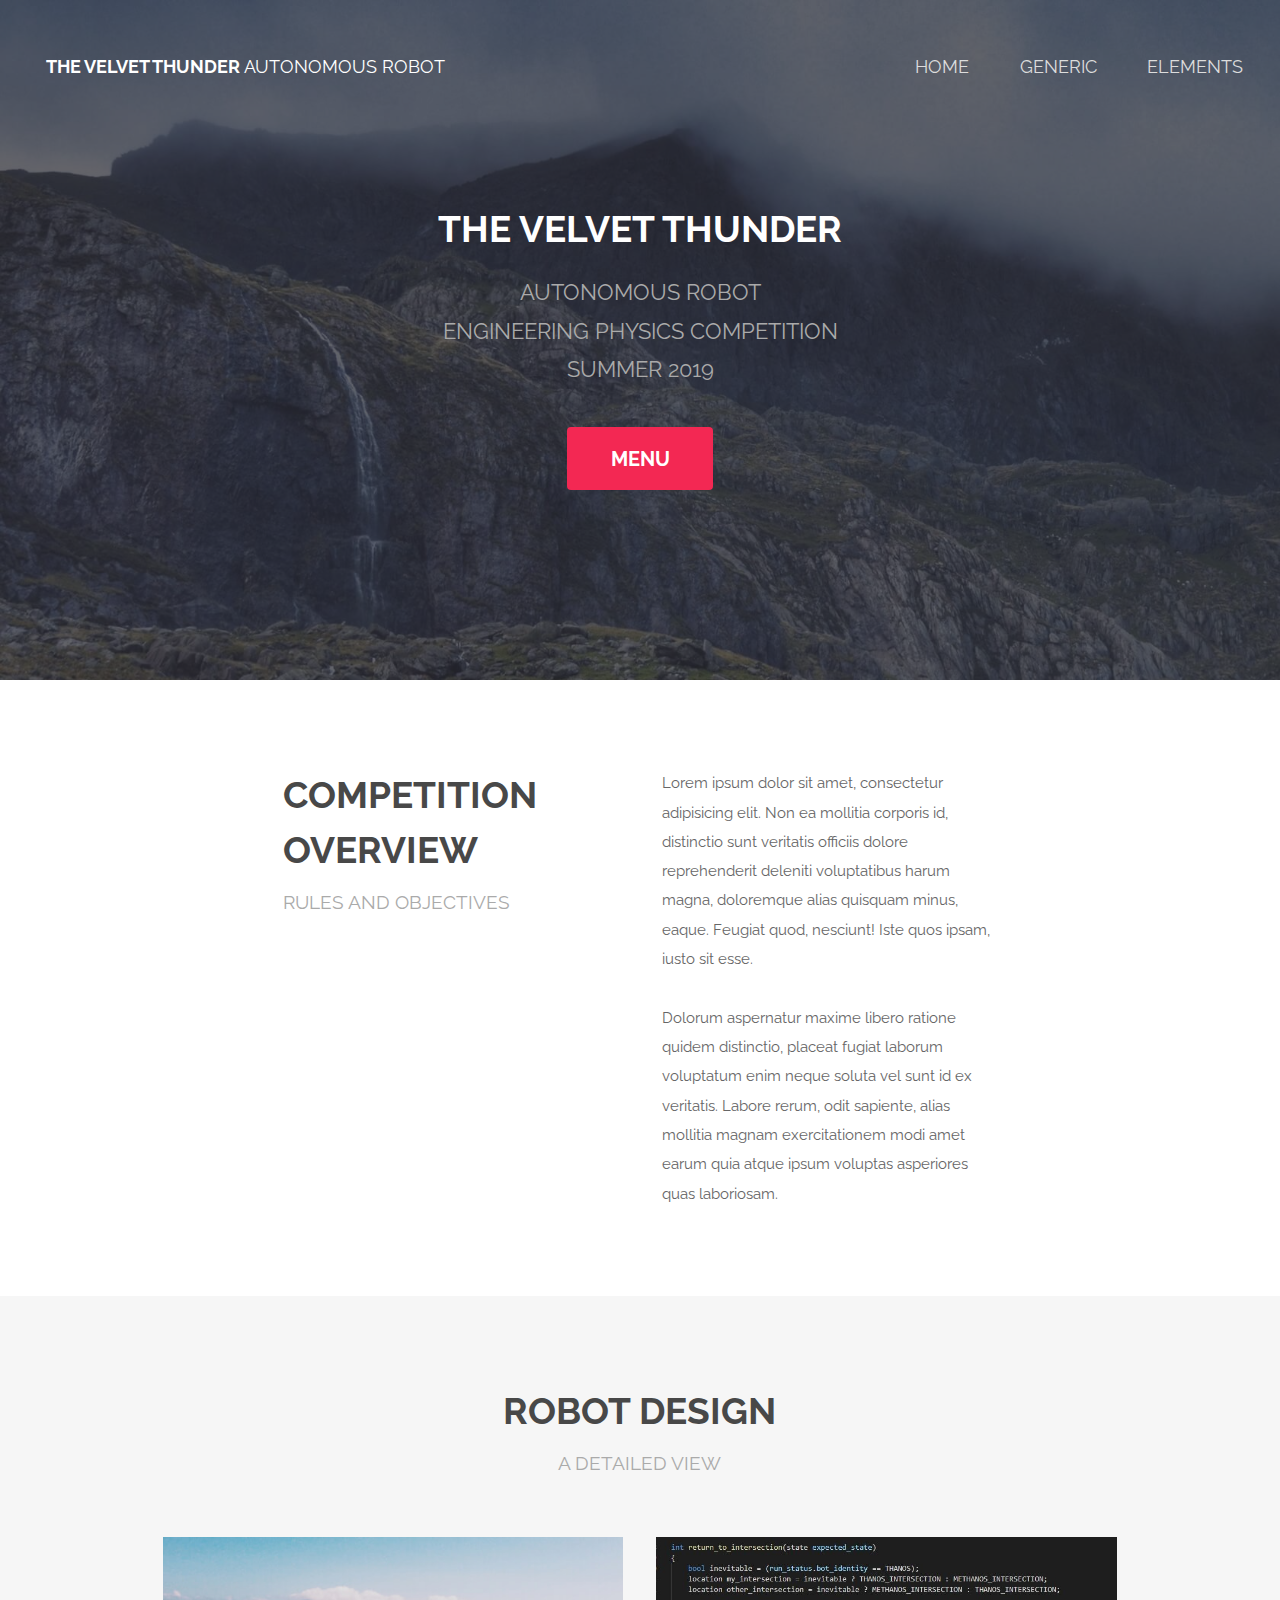
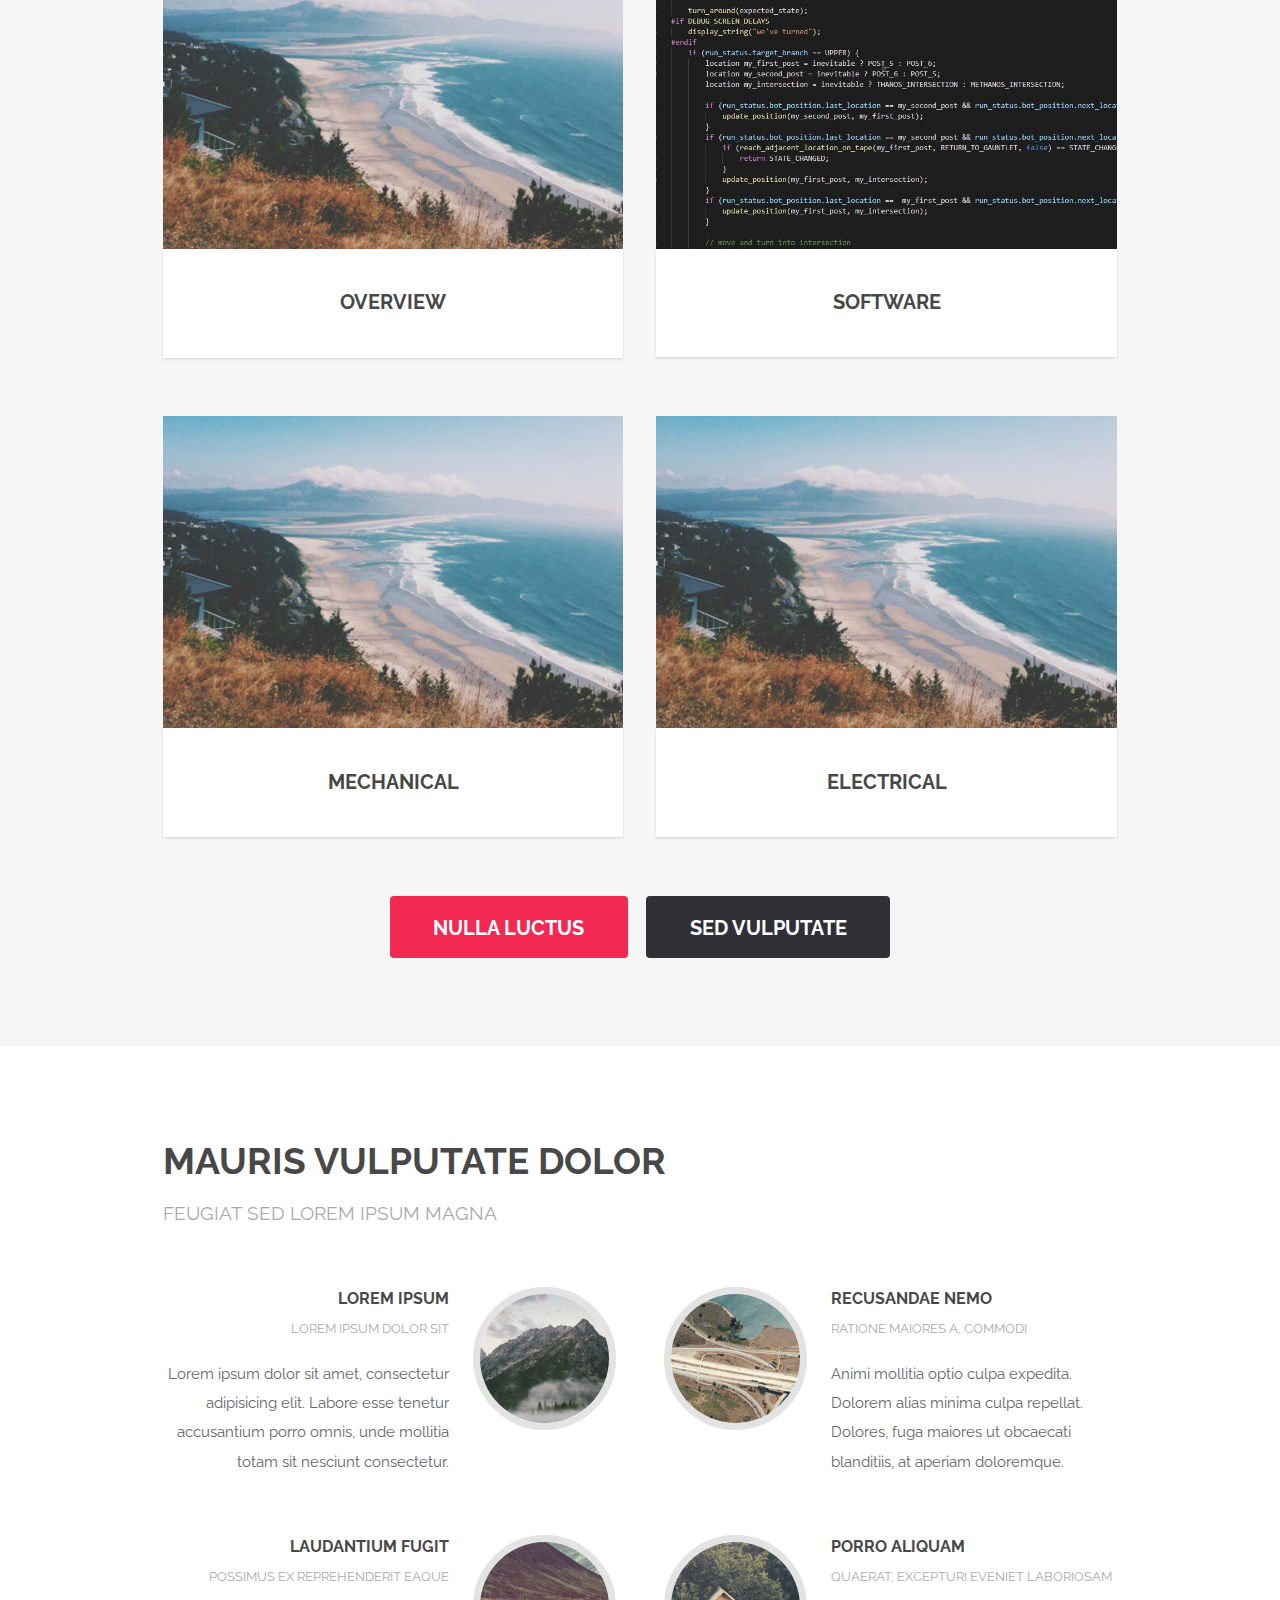
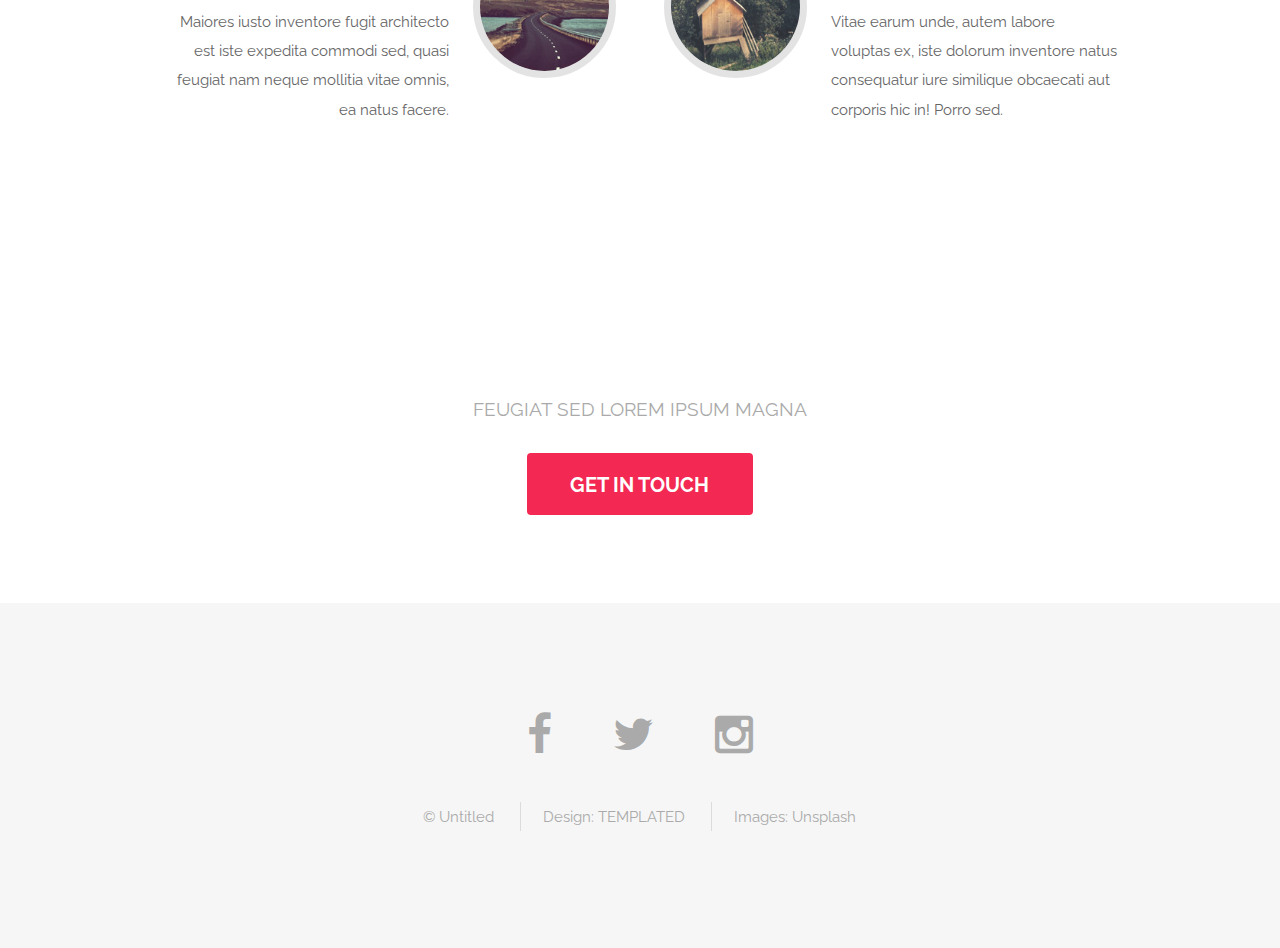
==== index.html @ c6bbe523 "removed outer template folder" ====
<!DOCTYPE HTML>
<!--
	Spatial by TEMPLATED
	templated.co @templatedco
	Released for free under the Creative Commons Attribution 3.0 license (templated.co/license)
-->
<html>
	<head>
		<title>The Velvet Thunder - Autonomous Robot</title>
		<meta charset="utf-8" />
		<meta name="viewport" content="width=device-width, initial-scale=1" />
		<link rel="stylesheet" href="assets/css/main.css" />
	</head>
	<body class="landing">

		<!-- Header -->
			<header id="header" class="alt">
				<h1><strong><a href="index.html">The Velvet Thunder</a></strong> autonomous robot</h1>
				<nav id="nav">
					<ul>
						<li><a href="index.html">Home</a></li>
						<li><a href="generic.html">Generic</a></li>
						<li><a href="elements.html">Elements</a></li>
					</ul>
				</nav>
			</header>

			<a href="#menu" class="navPanelToggle"><span class="fa fa-bars"></span></a>

		<!-- Banner -->
			<section id="banner">
				<h2>The Velvet Thunder</h2>
				<p>Autonomous Robot <br /> Engineering Physics Competition <br /> Summer 2019</p>
				<ul class="actions">
					<li><a href="#" class="button special big"> Menu </a></li>
				</ul>
			</section>

			<!-- One -->
				<section id="one" class="wrapper style1">
					<div class="container 75%">
						<div class="row 200%">
							<div class="6u 12u$(medium)">
								<header class="major">
									<h2>Competition Overview</h2>
									<p>Rules and Objectives</p>
								</header>
							</div>
							<div class="6u$ 12u$(medium)">
								<p>Lorem ipsum dolor sit amet, consectetur adipisicing elit. Non ea mollitia corporis id, distinctio sunt veritatis officiis dolore reprehenderit deleniti voluptatibus harum magna, doloremque alias quisquam minus, eaque. Feugiat quod, nesciunt! Iste quos ipsam, iusto sit esse.</p>
								<p>Dolorum aspernatur maxime libero ratione quidem distinctio, placeat fugiat laborum voluptatum enim neque soluta vel sunt id ex veritatis. Labore rerum, odit sapiente, alias mollitia magnam exercitationem modi amet earum quia atque ipsum voluptas asperiores quas laboriosam.</p>
							</div>
						</div>
					</div>
				</section>

			<!-- Three -->
				<section id="three" class="wrapper style2 special">
					<div class="container">
						<header class="major">
							<h2>Robot Design</h2>
							<p>A Detailed View</p>
						</header>
						<div class="row 150%">
							<div class="6u 12u$(xsmall)">
								<div class="image fit captioned">
									<img src="images/pic02.jpg" alt="" />
									<h3> Overview </h3>
								</div>
							</div>
							<div class="6u 12u$(xsmall)">
								<div class="image fit captioned">
									<img src="images/software_visual_updated_aspect_ratio.jpg" alt="" />
									<h3> Software </h3>
								</div>
							</div>
						</div>
						<div class="row 150%">
							<div class="6u 12u$(xsmall)">
								<div class="image fit captioned">
									<img src="images/pic02.jpg" alt="" />
									<h3> Mechanical </h3>
								</div>
							</div>
							<div class="6u 12u$(xsmall)">
								<div class="image fit captioned">
									<img src="images/pic02.jpg" alt="" />
									<h3> Electrical </h3>
								</div>
							</div>
						</div>
						<ul class="actions">
							<li><a href="#" class="button special big">Nulla luctus</a></li>
							<li><a href="#" class="button big">Sed vulputate</a></li>
						</ul>
					</div>
				</section>

			<!-- Three -->
				<section id="three" class="wrapper style1">
					<div class="container">
						<header class="major special">
							<h2>Mauris vulputate dolor</h2>
							<p>Feugiat sed lorem ipsum magna</p>
						</header>
						<div class="feature-grid">
							<div class="feature">
								<div class="image rounded"><img src="images/pic04.jpg" alt="" /></div>
								<div class="content">
									<header>
										<h4>Lorem ipsum</h4>
										<p>Lorem ipsum dolor sit</p>
									</header>
									<p>Lorem ipsum dolor sit amet, consectetur adipisicing elit. Labore esse tenetur accusantium porro omnis, unde mollitia totam sit nesciunt consectetur.</p>
								</div>
							</div>
							<div class="feature">
								<div class="image rounded"><img src="images/pic05.jpg" alt="" /></div>
								<div class="content">
									<header>
										<h4>Recusandae nemo</h4>
										<p>Ratione maiores a, commodi</p>
									</header>
									<p>Animi mollitia optio culpa expedita. Dolorem alias minima culpa repellat. Dolores, fuga maiores ut obcaecati blanditiis, at aperiam doloremque.</p>
								</div>
							</div>
							<div class="feature">
								<div class="image rounded"><img src="images/pic06.jpg" alt="" /></div>
								<div class="content">
									<header>
										<h4>Laudantium fugit</h4>
										<p>Possimus ex reprehenderit eaque</p>
									</header>
									<p>Maiores iusto inventore fugit architecto est iste expedita commodi sed, quasi feugiat nam neque mollitia vitae omnis, ea natus facere.</p>
								</div>
							</div>
							<div class="feature">
								<div class="image rounded"><img src="images/pic07.jpg" alt="" /></div>
								<div class="content">
									<header>
										<h4>Porro aliquam</h4>
										<p>Quaerat, excepturi eveniet laboriosam</p>
									</header>
									<p>Vitae earum unde, autem labore voluptas ex, iste dolorum inventore natus consequatur iure similique obcaecati aut corporis hic in! Porro sed.</p>
								</div>
							</div>
						</div>
					</div>
				</section>

			<!-- Four -->
				<section id="four" class="wrapper style3 special">
					<div class="container">
						<header class="major">
							<h2>Aenean elementum ligula</h2>
							<p>Feugiat sed lorem ipsum magna</p>
						</header>
						<ul class="actions">
							<li><a href="#" class="button special big">Get in touch</a></li>
						</ul>
					</div>
				</section>

		<!-- Footer -->
			<footer id="footer">
				<div class="container">
					<ul class="icons">
						<li><a href="#" class="icon fa-facebook"></a></li>
						<li><a href="#" class="icon fa-twitter"></a></li>
						<li><a href="#" class="icon fa-instagram"></a></li>
					</ul>
					<ul class="copyright">
						<li>&copy; Untitled</li>
						<li>Design: <a href="http://templated.co">TEMPLATED</a></li>
						<li>Images: <a href="http://unsplash.com">Unsplash</a></li>
					</ul>
				</div>
			</footer>

		<!-- Scripts -->
			<script src="assets/js/jquery.min.js"></script>
			<script src="assets/js/skel.min.js"></script>
			<script src="assets/js/util.js"></script>
			<script src="assets/js/main.js"></script>

	</body>
</html>
---- assets/css/main.css ----
@import url(font-awesome.min.css);
@import url(https://fonts.googleapis.com/css?family=Raleway:400,700);

/*
	Spatial by TEMPLATED
	templated.co @templatedco
	Released for free under the Creative Commons Attribution 3.0 license (templated.co/license)
*/

/* Reset */

	html, body, div, span, applet, object, iframe, h1, h2, h3, h4, h5, h6, p, blockquote, pre, a, abbr, acronym, address, big, cite, code, del, dfn, em, img, ins, kbd, q, s, samp, small, strike, strong, sub, sup, tt, var, b, u, i, center, dl, dt, dd, ol, ul, li, fieldset, form, label, legend, table, caption, tbody, tfoot, thead, tr, th, td, article, aside, canvas, details, embed, figure, figcaption, footer, header, hgroup, menu, nav, output, ruby, section, summary, time, mark, audio, video {
		margin: 0;
		padding: 0;
		border: 0;
		font-size: 100%;
		font: inherit;
		vertical-align: baseline;
	}

	article, aside, details, figcaption, figure, footer, header, hgroup, menu, nav, section {
		display: block;
	}

	body {
		line-height: 1;
	}

	ol, ul {
		list-style: none;
	}

	blockquote, q {
		quotes: none;
	}

	blockquote:before, blockquote:after, q:before, q:after {
		content: '';
		content: none;
	}

	table {
		border-collapse: collapse;
		border-spacing: 0;
	}

	body {
		-webkit-text-size-adjust: none;
	}

/* Box Model */

	*, *:before, *:after {
		-moz-box-sizing: border-box;
		-webkit-box-sizing: border-box;
		box-sizing: border-box;
	}

/* Containers */

	.container {
		margin-left: auto;
		margin-right: auto;
	}

	.container.\31 25\25 {
		width: 100%;
		max-width: 100em;
		min-width: 80em;
	}

	.container.\37 5\25 {
		width: 60em;
	}

	.container.\35 0\25 {
		width: 40em;
	}

	.container.\32 5\25 {
		width: 20em;
	}

	.container {
		width: 80em;
	}

	@media screen and (max-width: 1680px) {

		.container.\31 25\25 {
			width: 100%;
			max-width: 100em;
			min-width: 80em;
		}

		.container.\37 5\25 {
			width: 60em;
		}

		.container.\35 0\25 {
			width: 40em;
		}

		.container.\32 5\25 {
			width: 20em;
		}

		.container {
			width: 80em;
		}

	}

	@media screen and (max-width: 1280px) {

		.container.\31 25\25 {
			width: 100%;
			max-width: 81.25em;
			min-width: 65em;
		}

		.container.\37 5\25 {
			width: 48.75em;
		}

		.container.\35 0\25 {
			width: 32.5em;
		}

		.container.\32 5\25 {
			width: 16.25em;
		}

		.container {
			width: 65em;
		}

	}

	@media screen and (max-width: 980px) {

		.container.\31 25\25 {
			width: 100%;
			max-width: 112.5%;
			min-width: 90%;
		}

		.container.\37 5\25 {
			width: 67.5%;
		}

		.container.\35 0\25 {
			width: 45%;
		}

		.container.\32 5\25 {
			width: 22.5%;
		}

		.container {
			width: 90%;
		}

	}

	@media screen and (max-width: 736px) {

		.container.\31 25\25 {
			width: 100%;
			max-width: 112.5%;
			min-width: 90%;
		}

		.container.\37 5\25 {
			width: 67.5%;
		}

		.container.\35 0\25 {
			width: 45%;
		}

		.container.\32 5\25 {
			width: 22.5%;
		}

		.container {
			width: 90% !important;
		}

	}

	@media screen and (max-width: 480px) {

		.container.\31 25\25 {
			width: 100%;
			max-width: 112.5%;
			min-width: 90%;
		}

		.container.\37 5\25 {
			width: 67.5%;
		}

		.container.\35 0\25 {
			width: 45%;
		}

		.container.\32 5\25 {
			width: 22.5%;
		}

		.container {
			width: 90% !important;
		}

	}

/* Grid */

	.row {
		border-bottom: solid 1px transparent;
		-moz-box-sizing: border-box;
		-webkit-box-sizing: border-box;
		box-sizing: border-box;
	}

	.row > * {
		float: left;
		-moz-box-sizing: border-box;
		-webkit-box-sizing: border-box;
		box-sizing: border-box;
	}

	.row:after, .row:before {
		content: '';
		display: block;
		clear: both;
		height: 0;
	}

	.row.uniform > * > :first-child {
		margin-top: 0;
	}

	.row.uniform > * > :last-child {
		margin-bottom: 0;
	}

	.row.\30 \25 > * {
		padding: 0 0 0 0em;
	}

	.row.\30 \25 {
		margin: 0 0 -1px 0em;
	}

	.row.uniform.\30 \25 > * {
		padding: 0em 0 0 0em;
	}

	.row.uniform.\30 \25 {
		margin: 0em 0 -1px 0em;
	}

	.row > * {
		padding: 0 0 0 2em;
	}

	.row {
		margin: 0 0 -1px -2em;
	}

	.row.uniform > * {
		padding: 2em 0 0 2em;
	}

	.row.uniform {
		margin: -2em 0 -1px -2em;
	}

	.row.\32 00\25 > * {
		padding: 0 0 0 4em;
	}

	.row.\32 00\25 {
		margin: 0 0 -1px -4em;
	}

	.row.uniform.\32 00\25 > * {
		padding: 4em 0 0 4em;
	}

	.row.uniform.\32 00\25 {
		margin: -4em 0 -1px -4em;
	}

	.row.\31 50\25 > * {
		padding: 0 0 0 3em;
	}

	.row.\31 50\25 {
		margin: 0 0 -1px -3em;
	}

	.row.uniform.\31 50\25 > * {
		padding: 3em 0 0 3em;
	}

	.row.uniform.\31 50\25 {
		margin: -3em 0 -1px -3em;
	}

	.row.\35 0\25 > * {
		padding: 0 0 0 1em;
	}

	.row.\35 0\25 {
		margin: 0 0 -1px -1em;
	}

	.row.uniform.\35 0\25 > * {
		padding: 1em 0 0 1em;
	}

	.row.uniform.\35 0\25 {
		margin: -1em 0 -1px -1em;
	}

	.row.\32 5\25 > * {
		padding: 0 0 0 0.5em;
	}

	.row.\32 5\25 {
		margin: 0 0 -1px -0.5em;
	}

	.row.uniform.\32 5\25 > * {
		padding: 0.5em 0 0 0.5em;
	}

	.row.uniform.\32 5\25 {
		margin: -0.5em 0 -1px -0.5em;
	}

	.\31 2u, .\31 2u\24 {
		width: 100%;
		clear: none;
		margin-left: 0;
	}

	.\31 1u, .\31 1u\24 {
		width: 91.6666666667%;
		clear: none;
		margin-left: 0;
	}

	.\31 0u, .\31 0u\24 {
		width: 83.3333333333%;
		clear: none;
		margin-left: 0;
	}

	.\39 u, .\39 u\24 {
		width: 75%;
		clear: none;
		margin-left: 0;
	}

	.\38 u, .\38 u\24 {
		width: 66.6666666667%;
		clear: none;
		margin-left: 0;
	}

	.\37 u, .\37 u\24 {
		width: 58.3333333333%;
		clear: none;
		margin-left: 0;
	}

	.\36 u, .\36 u\24 {
		width: 50%;
		clear: none;
		margin-left: 0;
	}

	.\35 u, .\35 u\24 {
		width: 41.6666666667%;
		clear: none;
		margin-left: 0;
	}

	.\34 u, .\34 u\24 {
		width: 33.3333333333%;
		clear: none;
		margin-left: 0;
	}

	.\33 u, .\33 u\24 {
		width: 25%;
		clear: none;
		margin-left: 0;
	}

	.\32 u, .\32 u\24 {
		width: 16.6666666667%;
		clear: none;
		margin-left: 0;
	}

	.\31 u, .\31 u\24 {
		width: 8.3333333333%;
		clear: none;
		margin-left: 0;
	}

	.\31 2u\24 + *,
	.\31 1u\24 + *,
	.\31 0u\24 + *,
	.\39 u\24 + *,
	.\38 u\24 + *,
	.\37 u\24 + *,
	.\36 u\24 + *,
	.\35 u\24 + *,
	.\34 u\24 + *,
	.\33 u\24 + *,
	.\32 u\24 + *,
	.\31 u\24 + * {
		clear: left;
	}

	.\-11u {
		margin-left: 91.66667%;
	}

	.\-10u {
		margin-left: 83.33333%;
	}

	.\-9u {
		margin-left: 75%;
	}

	.\-8u {
		margin-left: 66.66667%;
	}

	.\-7u {
		margin-left: 58.33333%;
	}

	.\-6u {
		margin-left: 50%;
	}

	.\-5u {
		margin-left: 41.66667%;
	}

	.\-4u {
		margin-left: 33.33333%;
	}

	.\-3u {
		margin-left: 25%;
	}

	.\-2u {
		margin-left: 16.66667%;
	}

	.\-1u {
		margin-left: 8.33333%;
	}

	@media screen and (max-width: 1680px) {

		.row > * {
			padding: 0 0 0 2em;
		}

		.row {
			margin: 0 0 -1px -2em;
		}

		.row.uniform > * {
			padding: 2em 0 0 2em;
		}

		.row.uniform {
			margin: -2em 0 -1px -2em;
		}

		.row.\32 00\25 > * {
			padding: 0 0 0 4em;
		}

		.row.\32 00\25 {
			margin: 0 0 -1px -4em;
		}

		.row.uniform.\32 00\25 > * {
			padding: 4em 0 0 4em;
		}

		.row.uniform.\32 00\25 {
			margin: -4em 0 -1px -4em;
		}

		.row.\31 50\25 > * {
			padding: 0 0 0 3em;
		}

		.row.\31 50\25 {
			margin: 0 0 -1px -3em;
		}

		.row.uniform.\31 50\25 > * {
			padding: 3em 0 0 3em;
		}

		.row.uniform.\31 50\25 {
			margin: -3em 0 -1px -3em;
		}

		.row.\35 0\25 > * {
			padding: 0 0 0 1em;
		}

		.row.\35 0\25 {
			margin: 0 0 -1px -1em;
		}

		.row.uniform.\35 0\25 > * {
			padding: 1em 0 0 1em;
		}

		.row.uniform.\35 0\25 {
			margin: -1em 0 -1px -1em;
		}

		.row.\32 5\25 > * {
			padding: 0 0 0 0.5em;
		}

		.row.\32 5\25 {
			margin: 0 0 -1px -0.5em;
		}

		.row.uniform.\32 5\25 > * {
			padding: 0.5em 0 0 0.5em;
		}

		.row.uniform.\32 5\25 {
			margin: -0.5em 0 -1px -0.5em;
		}

		.\31 2u\28xlarge\29, .\31 2u\24\28xlarge\29 {
			width: 100%;
			clear: none;
			margin-left: 0;
		}

		.\31 1u\28xlarge\29, .\31 1u\24\28xlarge\29 {
			width: 91.6666666667%;
			clear: none;
			margin-left: 0;
		}

		.\31 0u\28xlarge\29, .\31 0u\24\28xlarge\29 {
			width: 83.3333333333%;
			clear: none;
			margin-left: 0;
		}

		.\39 u\28xlarge\29, .\39 u\24\28xlarge\29 {
			width: 75%;
			clear: none;
			margin-left: 0;
		}

		.\38 u\28xlarge\29, .\38 u\24\28xlarge\29 {
			width: 66.6666666667%;
			clear: none;
			margin-left: 0;
		}

		.\37 u\28xlarge\29, .\37 u\24\28xlarge\29 {
			width: 58.3333333333%;
			clear: none;
			margin-left: 0;
		}

		.\36 u\28xlarge\29, .\36 u\24\28xlarge\29 {
			width: 50%;
			clear: none;
			margin-left: 0;
		}

		.\35 u\28xlarge\29, .\35 u\24\28xlarge\29 {
			width: 41.6666666667%;
			clear: none;
			margin-left: 0;
		}

		.\34 u\28xlarge\29, .\34 u\24\28xlarge\29 {
			width: 33.3333333333%;
			clear: none;
			margin-left: 0;
		}

		.\33 u\28xlarge\29, .\33 u\24\28xlarge\29 {
			width: 25%;
			clear: none;
			margin-left: 0;
		}

		.\32 u\28xlarge\29, .\32 u\24\28xlarge\29 {
			width: 16.6666666667%;
			clear: none;
			margin-left: 0;
		}

		.\31 u\28xlarge\29, .\31 u\24\28xlarge\29 {
			width: 8.3333333333%;
			clear: none;
			margin-left: 0;
		}

		.\31 2u\24\28xlarge\29 + *,
		.\31 1u\24\28xlarge\29 + *,
		.\31 0u\24\28xlarge\29 + *,
		.\39 u\24\28xlarge\29 + *,
		.\38 u\24\28xlarge\29 + *,
		.\37 u\24\28xlarge\29 + *,
		.\36 u\24\28xlarge\29 + *,
		.\35 u\24\28xlarge\29 + *,
		.\34 u\24\28xlarge\29 + *,
		.\33 u\24\28xlarge\29 + *,
		.\32 u\24\28xlarge\29 + *,
		.\31 u\24\28xlarge\29 + * {
			clear: left;
		}

		.\-11u\28xlarge\29 {
			margin-left: 91.66667%;
		}

		.\-10u\28xlarge\29 {
			margin-left: 83.33333%;
		}

		.\-9u\28xlarge\29 {
			margin-left: 75%;
		}

		.\-8u\28xlarge\29 {
			margin-left: 66.66667%;
		}

		.\-7u\28xlarge\29 {
			margin-left: 58.33333%;
		}

		.\-6u\28xlarge\29 {
			margin-left: 50%;
		}

		.\-5u\28xlarge\29 {
			margin-left: 41.66667%;
		}

		.\-4u\28xlarge\29 {
			margin-left: 33.33333%;
		}

		.\-3u\28xlarge\29 {
			margin-left: 25%;
		}

		.\-2u\28xlarge\29 {
			margin-left: 16.66667%;
		}

		.\-1u\28xlarge\29 {
			margin-left: 8.33333%;
		}

	}

	@media screen and (max-width: 1280px) {

		.row > * {
			padding: 0 0 0 1.5em;
		}

		.row {
			margin: 0 0 -1px -1.5em;
		}

		.row.uniform > * {
			padding: 1.5em 0 0 1.5em;
		}

		.row.uniform {
			margin: -1.5em 0 -1px -1.5em;
		}

		.row.\32 00\25 > * {
			padding: 0 0 0 3em;
		}

		.row.\32 00\25 {
			margin: 0 0 -1px -3em;
		}

		.row.uniform.\32 00\25 > * {
			padding: 3em 0 0 3em;
		}

		.row.uniform.\32 00\25 {
			margin: -3em 0 -1px -3em;
		}

		.row.\31 50\25 > * {
			padding: 0 0 0 2.25em;
		}

		.row.\31 50\25 {
			margin: 0 0 -1px -2.25em;
		}

		.row.uniform.\31 50\25 > * {
			padding: 2.25em 0 0 2.25em;
		}

		.row.uniform.\31 50\25 {
			margin: -2.25em 0 -1px -2.25em;
		}

		.row.\35 0\25 > * {
			padding: 0 0 0 0.75em;
		}

		.row.\35 0\25 {
			margin: 0 0 -1px -0.75em;
		}

		.row.uniform.\35 0\25 > * {
			padding: 0.75em 0 0 0.75em;
		}

		.row.uniform.\35 0\25 {
			margin: -0.75em 0 -1px -0.75em;
		}

		.row.\32 5\25 > * {
			padding: 0 0 0 0.375em;
		}

		.row.\32 5\25 {
			margin: 0 0 -1px -0.375em;
		}

		.row.uniform.\32 5\25 > * {
			padding: 0.375em 0 0 0.375em;
		}

		.row.uniform.\32 5\25 {
			margin: -0.375em 0 -1px -0.375em;
		}

		.\31 2u\28large\29, .\31 2u\24\28large\29 {
			width: 100%;
			clear: none;
			margin-left: 0;
		}

		.\31 1u\28large\29, .\31 1u\24\28large\29 {
			width: 91.6666666667%;
			clear: none;
			margin-left: 0;
		}

		.\31 0u\28large\29, .\31 0u\24\28large\29 {
			width: 83.3333333333%;
			clear: none;
			margin-left: 0;
		}

		.\39 u\28large\29, .\39 u\24\28large\29 {
			width: 75%;
			clear: none;
			margin-left: 0;
		}

		.\38 u\28large\29, .\38 u\24\28large\29 {
			width: 66.6666666667%;
			clear: none;
			margin-left: 0;
		}

		.\37 u\28large\29, .\37 u\24\28large\29 {
			width: 58.3333333333%;
			clear: none;
			margin-left: 0;
		}

		.\36 u\28large\29, .\36 u\24\28large\29 {
			width: 50%;
			clear: none;
			margin-left: 0;
		}

		.\35 u\28large\29, .\35 u\24\28large\29 {
			width: 41.6666666667%;
			clear: none;
			margin-left: 0;
		}

		.\34 u\28large\29, .\34 u\24\28large\29 {
			width: 33.3333333333%;
			clear: none;
			margin-left: 0;
		}

		.\33 u\28large\29, .\33 u\24\28large\29 {
			width: 25%;
			clear: none;
			margin-left: 0;
		}

		.\32 u\28large\29, .\32 u\24\28large\29 {
			width: 16.6666666667%;
			clear: none;
			margin-left: 0;
		}

		.\31 u\28large\29, .\31 u\24\28large\29 {
			width: 8.3333333333%;
			clear: none;
			margin-left: 0;
		}

		.\31 2u\24\28large\29 + *,
		.\31 1u\24\28large\29 + *,
		.\31 0u\24\28large\29 + *,
		.\39 u\24\28large\29 + *,
		.\38 u\24\28large\29 + *,
		.\37 u\24\28large\29 + *,
		.\36 u\24\28large\29 + *,
		.\35 u\24\28large\29 + *,
		.\34 u\24\28large\29 + *,
		.\33 u\24\28large\29 + *,
		.\32 u\24\28large\29 + *,
		.\31 u\24\28large\29 + * {
			clear: left;
		}

		.\-11u\28large\29 {
			margin-left: 91.66667%;
		}

		.\-10u\28large\29 {
			margin-left: 83.33333%;
		}

		.\-9u\28large\29 {
			margin-left: 75%;
		}

		.\-8u\28large\29 {
			margin-left: 66.66667%;
		}

		.\-7u\28large\29 {
			margin-left: 58.33333%;
		}

		.\-6u\28large\29 {
			margin-left: 50%;
		}

		.\-5u\28large\29 {
			margin-left: 41.66667%;
		}

		.\-4u\28large\29 {
			margin-left: 33.33333%;
		}

		.\-3u\28large\29 {
			margin-left: 25%;
		}

		.\-2u\28large\29 {
			margin-left: 16.66667%;
		}

		.\-1u\28large\29 {
			margin-left: 8.33333%;
		}

	}

	@media screen and (max-width: 980px) {

		.row > * {
			padding: 0 0 0 1.5em;
		}

		.row {
			margin: 0 0 -1px -1.5em;
		}

		.row.uniform > * {
			padding: 1.5em 0 0 1.5em;
		}

		.row.uniform {
			margin: -1.5em 0 -1px -1.5em;
		}

		.row.\32 00\25 > * {
			padding: 0 0 0 3em;
		}

		.row.\32 00\25 {
			margin: 0 0 -1px -3em;
		}

		.row.uniform.\32 00\25 > * {
			padding: 3em 0 0 3em;
		}

		.row.uniform.\32 00\25 {
			margin: -3em 0 -1px -3em;
		}

		.row.\31 50\25 > * {
			padding: 0 0 0 2.25em;
		}

		.row.\31 50\25 {
			margin: 0 0 -1px -2.25em;
		}

		.row.uniform.\31 50\25 > * {
			padding: 2.25em 0 0 2.25em;
		}

		.row.uniform.\31 50\25 {
			margin: -2.25em 0 -1px -2.25em;
		}

		.row.\35 0\25 > * {
			padding: 0 0 0 0.75em;
		}

		.row.\35 0\25 {
			margin: 0 0 -1px -0.75em;
		}

		.row.uniform.\35 0\25 > * {
			padding: 0.75em 0 0 0.75em;
		}

		.row.uniform.\35 0\25 {
			margin: -0.75em 0 -1px -0.75em;
		}

		.row.\32 5\25 > * {
			padding: 0 0 0 0.375em;
		}

		.row.\32 5\25 {
			margin: 0 0 -1px -0.375em;
		}

		.row.uniform.\32 5\25 > * {
			padding: 0.375em 0 0 0.375em;
		}

		.row.uniform.\32 5\25 {
			margin: -0.375em 0 -1px -0.375em;
		}

		.\31 2u\28medium\29, .\31 2u\24\28medium\29 {
			width: 100%;
			clear: none;
			margin-left: 0;
		}

		.\31 1u\28medium\29, .\31 1u\24\28medium\29 {
			width: 91.6666666667%;
			clear: none;
			margin-left: 0;
		}

		.\31 0u\28medium\29, .\31 0u\24\28medium\29 {
			width: 83.3333333333%;
			clear: none;
			margin-left: 0;
		}

		.\39 u\28medium\29, .\39 u\24\28medium\29 {
			width: 75%;
			clear: none;
			margin-left: 0;
		}

		.\38 u\28medium\29, .\38 u\24\28medium\29 {
			width: 66.6666666667%;
			clear: none;
			margin-left: 0;
		}

		.\37 u\28medium\29, .\37 u\24\28medium\29 {
			width: 58.3333333333%;
			clear: none;
			margin-left: 0;
		}

		.\36 u\28medium\29, .\36 u\24\28medium\29 {
			width: 50%;
			clear: none;
			margin-left: 0;
		}

		.\35 u\28medium\29, .\35 u\24\28medium\29 {
			width: 41.6666666667%;
			clear: none;
			margin-left: 0;
		}

		.\34 u\28medium\29, .\34 u\24\28medium\29 {
			width: 33.3333333333%;
			clear: none;
			margin-left: 0;
		}

		.\33 u\28medium\29, .\33 u\24\28medium\29 {
			width: 25%;
			clear: none;
			margin-left: 0;
		}

		.\32 u\28medium\29, .\32 u\24\28medium\29 {
			width: 16.6666666667%;
			clear: none;
			margin-left: 0;
		}

		.\31 u\28medium\29, .\31 u\24\28medium\29 {
			width: 8.3333333333%;
			clear: none;
			margin-left: 0;
		}

		.\31 2u\24\28medium\29 + *,
		.\31 1u\24\28medium\29 + *,
		.\31 0u\24\28medium\29 + *,
		.\39 u\24\28medium\29 + *,
		.\38 u\24\28medium\29 + *,
		.\37 u\24\28medium\29 + *,
		.\36 u\24\28medium\29 + *,
		.\35 u\24\28medium\29 + *,
		.\34 u\24\28medium\29 + *,
		.\33 u\24\28medium\29 + *,
		.\32 u\24\28medium\29 + *,
		.\31 u\24\28medium\29 + * {
			clear: left;
		}

		.\-11u\28medium\29 {
			margin-left: 91.66667%;
		}

		.\-10u\28medium\29 {
			margin-left: 83.33333%;
		}

		.\-9u\28medium\29 {
			margin-left: 75%;
		}

		.\-8u\28medium\29 {
			margin-left: 66.66667%;
		}

		.\-7u\28medium\29 {
			margin-left: 58.33333%;
		}

		.\-6u\28medium\29 {
			margin-left: 50%;
		}

		.\-5u\28medium\29 {
			margin-left: 41.66667%;
		}

		.\-4u\28medium\29 {
			margin-left: 33.33333%;
		}

		.\-3u\28medium\29 {
			margin-left: 25%;
		}

		.\-2u\28medium\29 {
			margin-left: 16.66667%;
		}

		.\-1u\28medium\29 {
			margin-left: 8.33333%;
		}

	}

	@media screen and (max-width: 736px) {

		.row > * {
			padding: 0 0 0 1.25em;
		}

		.row {
			margin: 0 0 -1px -1.25em;
		}

		.row.uniform > * {
			padding: 1.25em 0 0 1.25em;
		}

		.row.uniform {
			margin: -1.25em 0 -1px -1.25em;
		}

		.row.\32 00\25 > * {
			padding: 0 0 0 2.5em;
		}

		.row.\32 00\25 {
			margin: 0 0 -1px -2.5em;
		}

		.row.uniform.\32 00\25 > * {
			padding: 2.5em 0 0 2.5em;
		}

		.row.uniform.\32 00\25 {
			margin: -2.5em 0 -1px -2.5em;
		}

		.row.\31 50\25 > * {
			padding: 0 0 0 1.875em;
		}

		.row.\31 50\25 {
			margin: 0 0 -1px -1.875em;
		}

		.row.uniform.\31 50\25 > * {
			padding: 1.875em 0 0 1.875em;
		}

		.row.uniform.\31 50\25 {
			margin: -1.875em 0 -1px -1.875em;
		}

		.row.\35 0\25 > * {
			padding: 0 0 0 0.625em;
		}

		.row.\35 0\25 {
			margin: 0 0 -1px -0.625em;
		}

		.row.uniform.\35 0\25 > * {
			padding: 0.625em 0 0 0.625em;
		}

		.row.uniform.\35 0\25 {
			margin: -0.625em 0 -1px -0.625em;
		}

		.row.\32 5\25 > * {
			padding: 0 0 0 0.3125em;
		}

		.row.\32 5\25 {
			margin: 0 0 -1px -0.3125em;
		}

		.row.uniform.\32 5\25 > * {
			padding: 0.3125em 0 0 0.3125em;
		}

		.row.uniform.\32 5\25 {
			margin: -0.3125em 0 -1px -0.3125em;
		}

		.\31 2u\28small\29, .\31 2u\24\28small\29 {
			width: 100%;
			clear: none;
			margin-left: 0;
		}

		.\31 1u\28small\29, .\31 1u\24\28small\29 {
			width: 91.6666666667%;
			clear: none;
			margin-left: 0;
		}

		.\31 0u\28small\29, .\31 0u\24\28small\29 {
			width: 83.3333333333%;
			clear: none;
			margin-left: 0;
		}

		.\39 u\28small\29, .\39 u\24\28small\29 {
			width: 75%;
			clear: none;
			margin-left: 0;
		}

		.\38 u\28small\29, .\38 u\24\28small\29 {
			width: 66.6666666667%;
			clear: none;
			margin-left: 0;
		}

		.\37 u\28small\29, .\37 u\24\28small\29 {
			width: 58.3333333333%;
			clear: none;
			margin-left: 0;
		}

		.\36 u\28small\29, .\36 u\24\28small\29 {
			width: 50%;
			clear: none;
			margin-left: 0;
		}

		.\35 u\28small\29, .\35 u\24\28small\29 {
			width: 41.6666666667%;
			clear: none;
			margin-left: 0;
		}

		.\34 u\28small\29, .\34 u\24\28small\29 {
			width: 33.3333333333%;
			clear: none;
			margin-left: 0;
		}

		.\33 u\28small\29, .\33 u\24\28small\29 {
			width: 25%;
			clear: none;
			margin-left: 0;
		}

		.\32 u\28small\29, .\32 u\24\28small\29 {
			width: 16.6666666667%;
			clear: none;
			margin-left: 0;
		}

		.\31 u\28small\29, .\31 u\24\28small\29 {
			width: 8.3333333333%;
			clear: none;
			margin-left: 0;
		}

		.\31 2u\24\28small\29 + *,
		.\31 1u\24\28small\29 + *,
		.\31 0u\24\28small\29 + *,
		.\39 u\24\28small\29 + *,
		.\38 u\24\28small\29 + *,
		.\37 u\24\28small\29 + *,
		.\36 u\24\28small\29 + *,
		.\35 u\24\28small\29 + *,
		.\34 u\24\28small\29 + *,
		.\33 u\24\28small\29 + *,
		.\32 u\24\28small\29 + *,
		.\31 u\24\28small\29 + * {
			clear: left;
		}

		.\-11u\28small\29 {
			margin-left: 91.66667%;
		}

		.\-10u\28small\29 {
			margin-left: 83.33333%;
		}

		.\-9u\28small\29 {
			margin-left: 75%;
		}

		.\-8u\28small\29 {
			margin-left: 66.66667%;
		}

		.\-7u\28small\29 {
			margin-left: 58.33333%;
		}

		.\-6u\28small\29 {
			margin-left: 50%;
		}

		.\-5u\28small\29 {
			margin-left: 41.66667%;
		}

		.\-4u\28small\29 {
			margin-left: 33.33333%;
		}

		.\-3u\28small\29 {
			margin-left: 25%;
		}

		.\-2u\28small\29 {
			margin-left: 16.66667%;
		}

		.\-1u\28small\29 {
			margin-left: 8.33333%;
		}

	}

	@media screen and (max-width: 480px) {

		.row > * {
			padding: 0 0 0 1.25em;
		}

		.row {
			margin: 0 0 -1px -1.25em;
		}

		.row.uniform > * {
			padding: 1.25em 0 0 1.25em;
		}

		.row.uniform {
			margin: -1.25em 0 -1px -1.25em;
		}

		.row.\32 00\25 > * {
			padding: 0 0 0 2.5em;
		}

		.row.\32 00\25 {
			margin: 0 0 -1px -2.5em;
		}

		.row.uniform.\32 00\25 > * {
			padding: 2.5em 0 0 2.5em;
		}

		.row.uniform.\32 00\25 {
			margin: -2.5em 0 -1px -2.5em;
		}

		.row.\31 50\25 > * {
			padding: 0 0 0 1.875em;
		}

		.row.\31 50\25 {
			margin: 0 0 -1px -1.875em;
		}

		.row.uniform.\31 50\25 > * {
			padding: 1.875em 0 0 1.875em;
		}

		.row.uniform.\31 50\25 {
			margin: -1.875em 0 -1px -1.875em;
		}

		.row.\35 0\25 > * {
			padding: 0 0 0 0.625em;
		}

		.row.\35 0\25 {
			margin: 0 0 -1px -0.625em;
		}

		.row.uniform.\35 0\25 > * {
			padding: 0.625em 0 0 0.625em;
		}

		.row.uniform.\35 0\25 {
			margin: -0.625em 0 -1px -0.625em;
		}

		.row.\32 5\25 > * {
			padding: 0 0 0 0.3125em;
		}

		.row.\32 5\25 {
			margin: 0 0 -1px -0.3125em;
		}

		.row.uniform.\32 5\25 > * {
			padding: 0.3125em 0 0 0.3125em;
		}

		.row.uniform.\32 5\25 {
			margin: -0.3125em 0 -1px -0.3125em;
		}

		.\31 2u\28xsmall\29, .\31 2u\24\28xsmall\29 {
			width: 100%;
			clear: none;
			margin-left: 0;
		}

		.\31 1u\28xsmall\29, .\31 1u\24\28xsmall\29 {
			width: 91.6666666667%;
			clear: none;
			margin-left: 0;
		}

		.\31 0u\28xsmall\29, .\31 0u\24\28xsmall\29 {
			width: 83.3333333333%;
			clear: none;
			margin-left: 0;
		}

		.\39 u\28xsmall\29, .\39 u\24\28xsmall\29 {
			width: 75%;
			clear: none;
			margin-left: 0;
		}

		.\38 u\28xsmall\29, .\38 u\24\28xsmall\29 {
			width: 66.6666666667%;
			clear: none;
			margin-left: 0;
		}

		.\37 u\28xsmall\29, .\37 u\24\28xsmall\29 {
			width: 58.3333333333%;
			clear: none;
			margin-left: 0;
		}

		.\36 u\28xsmall\29, .\36 u\24\28xsmall\29 {
			width: 50%;
			clear: none;
			margin-left: 0;
		}

		.\35 u\28xsmall\29, .\35 u\24\28xsmall\29 {
			width: 41.6666666667%;
			clear: none;
			margin-left: 0;
		}

		.\34 u\28xsmall\29, .\34 u\24\28xsmall\29 {
			width: 33.3333333333%;
			clear: none;
			margin-left: 0;
		}

		.\33 u\28xsmall\29, .\33 u\24\28xsmall\29 {
			width: 25%;
			clear: none;
			margin-left: 0;
		}

		.\32 u\28xsmall\29, .\32 u\24\28xsmall\29 {
			width: 16.6666666667%;
			clear: none;
			margin-left: 0;
		}

		.\31 u\28xsmall\29, .\31 u\24\28xsmall\29 {
			width: 8.3333333333%;
			clear: none;
			margin-left: 0;
		}

		.\31 2u\24\28xsmall\29 + *,
		.\31 1u\24\28xsmall\29 + *,
		.\31 0u\24\28xsmall\29 + *,
		.\39 u\24\28xsmall\29 + *,
		.\38 u\24\28xsmall\29 + *,
		.\37 u\24\28xsmall\29 + *,
		.\36 u\24\28xsmall\29 + *,
		.\35 u\24\28xsmall\29 + *,
		.\34 u\24\28xsmall\29 + *,
		.\33 u\24\28xsmall\29 + *,
		.\32 u\24\28xsmall\29 + *,
		.\31 u\24\28xsmall\29 + * {
			clear: left;
		}

		.\-11u\28xsmall\29 {
			margin-left: 91.66667%;
		}

		.\-10u\28xsmall\29 {
			margin-left: 83.33333%;
		}

		.\-9u\28xsmall\29 {
			margin-left: 75%;
		}

		.\-8u\28xsmall\29 {
			margin-left: 66.66667%;
		}

		.\-7u\28xsmall\29 {
			margin-left: 58.33333%;
		}

		.\-6u\28xsmall\29 {
			margin-left: 50%;
		}

		.\-5u\28xsmall\29 {
			margin-left: 41.66667%;
		}

		.\-4u\28xsmall\29 {
			margin-left: 33.33333%;
		}

		.\-3u\28xsmall\29 {
			margin-left: 25%;
		}

		.\-2u\28xsmall\29 {
			margin-left: 16.66667%;
		}

		.\-1u\28xsmall\29 {
			margin-left: 8.33333%;
		}

	}

/* Basic */

	@-ms-viewport {
		width: device-width;
	}

	body {
		-ms-overflow-style: scrollbar;
	}

	@media screen and (max-width: 480px) {

		html, body {
			min-width: 320px;
		}

	}

	body {
		background: #fff;
		padding-top: 6em;
	}

		body.landing {
			padding-top: 0 !important;
		}

		@media screen and (max-width: 980px) {

			body {
				padding-top: 2em;
			}

		}

		body.is-loading *, body.is-loading *:before, body.is-loading *:after {
			-moz-animation: none !important;
			-webkit-animation: none !important;
			-ms-animation: none !important;
			animation: none !important;
			-moz-transition: none !important;
			-webkit-transition: none !important;
			-ms-transition: none !important;
			transition: none !important;
		}

/* Type */

	body {
		background-color: #fff;
		color: #666;
	}

	body, input, select, textarea {
		font-family: "Raleway", Arial, Helvetica, sans-serif;
		font-size: 13pt;
		font-weight: 400;
		line-height: 2em;
	}

		@media screen and (max-width: 1680px) {

			body, input, select, textarea {
				font-size: 11pt;
			}

		}

		@media screen and (max-width: 1280px) {

			body, input, select, textarea {
				font-size: 11pt;
			}

		}

		@media screen and (max-width: 980px) {

			body, input, select, textarea {
				font-size: 12pt;
			}

		}

		@media screen and (max-width: 736px) {

			body, input, select, textarea {
				font-size: 12pt;
			}

		}

		@media screen and (max-width: 480px) {

			body, input, select, textarea {
				font-size: 12pt;
			}

		}

	a {
		text-decoration: underline;
		color: #f32853;
	}

		a:hover {
			text-decoration: none;
		}

	strong, b {
		color: #484848;
		font-weight: 700;
	}

	em, i {
		font-style: italic;
	}

	p {
		margin: 0 0 2em 0;
	}

	h1, h2, h3, h4, h5, h6 {
		color: #484848;
		font-weight: 700;
		line-height: 1em;
		margin: 0 0 1em 0;
		text-transform: uppercase;
	}

		h1 a, h2 a, h3 a, h4 a, h5 a, h6 a {
			color: inherit;
			text-decoration: none;
		}

	h2 {
		font-size: 1.75em;
		line-height: 1.5em;
	}

	h3 {
		font-size: 1.35em;
		line-height: 1.5em;
	}

	h4 {
		font-size: 1.1em;
		line-height: 1.5em;
	}

	h5 {
		font-size: 0.9em;
		line-height: 1.5em;
	}

	h6 {
		font-size: 0.7em;
		line-height: 1.5em;
	}

	sub {
		font-size: 0.8em;
		position: relative;
		top: 0.5em;
	}

	sup {
		font-size: 0.8em;
		position: relative;
		top: -0.5em;
	}

	blockquote {
		border-left: solid 4px;
		font-style: italic;
		margin: 0 0 2em 0;
		padding: 0.5em 0 0.5em 2em;
	}

	code {
		background: rgba(144, 144, 144, 0.075);
		border-radius: 4px;
		border: solid 1px;
		font-family: "Courier New", monospace;
		font-size: 0.9em;
		margin: 0 0.25em;
		padding: 0.25em 0.65em;
	}

	pre {
		-webkit-overflow-scrolling: touch;
		font-family: "Courier New", monospace;
		font-size: 0.9em;
		margin: 0 0 2em 0;
	}

		pre code {
			display: block;
			line-height: 1.75;
			padding: 1em 1.5em;
			overflow-x: auto;
		}

	hr {
		border: 0;
		border-bottom: solid 1px rgba(144, 144, 144, 0.25);
		margin: 2em 0;
	}

		hr.major {
			margin: 3em 0;
		}

	.align-left {
		text-align: left;
	}

	.align-center {
		text-align: center;
	}

	.align-right {
		text-align: right;
	}

/* Box */

	.box {
		border-radius: 4px;
		border: solid 1px rgba(144, 144, 144, 0.25);
		margin-bottom: 2em;
		padding: 1.5em;
	}

		.box > :last-child,
		.box > :last-child > :last-child,
		.box > :last-child > :last-child > :last-child {
			margin-bottom: 0;
		}

		.box.alt {
			border: 0;
			border-radius: 0;
			padding: 0;
		}

/* Button */

	input[type="submit"],
	input[type="reset"],
	input[type="button"],
	button,
	.button {
		-moz-appearance: none;
		-webkit-appearance: none;
		-ms-appearance: none;
		appearance: none;
		-moz-transition: background-color 0.2s ease-in-out, color 0.2s ease-in-out;
		-webkit-transition: background-color 0.2s ease-in-out, color 0.2s ease-in-out;
		-ms-transition: background-color 0.2s ease-in-out, color 0.2s ease-in-out;
		transition: background-color 0.2s ease-in-out, color 0.2s ease-in-out;
		background-color: #323037;
		border-radius: 4px;
		color: #ffffff !important;
		border: 0;
		cursor: pointer;
		display: inline-block;
		font-weight: 700;
		height: 3.15em;
		line-height: 3.25em;
		padding: 0 2.2em;
		text-align: center;
		text-decoration: none;
		text-transform: uppercase;
		white-space: nowrap;
	}

		input[type="submit"]:hover,
		input[type="reset"]:hover,
		input[type="button"]:hover,
		button:hover,
		.button:hover {
			background-color: #3e3c45;
		}

		input[type="submit"]:active,
		input[type="reset"]:active,
		input[type="button"]:active,
		button:active,
		.button:active {
			background-color: #262429;
		}

		input[type="submit"].icon,
		input[type="reset"].icon,
		input[type="button"].icon,
		button.icon,
		.button.icon {
			padding-left: 1.35em;
		}

			input[type="submit"].icon:before,
			input[type="reset"].icon:before,
			input[type="button"].icon:before,
			button.icon:before,
			.button.icon:before {
				margin-right: 0.5em;
			}

		input[type="submit"].fit,
		input[type="reset"].fit,
		input[type="button"].fit,
		button.fit,
		.button.fit {
			display: block;
			margin: 0 0 1em 0;
			width: 100%;
		}

		input[type="submit"].small,
		input[type="reset"].small,
		input[type="button"].small,
		button.small,
		.button.small {
			font-size: 0.8em;
		}

		input[type="submit"].big,
		input[type="reset"].big,
		input[type="button"].big,
		button.big,
		.button.big {
			font-size: 1.35em;
		}

		input[type="submit"].disabled, input[type="submit"]:disabled,
		input[type="reset"].disabled,
		input[type="reset"]:disabled,
		input[type="button"].disabled,
		input[type="button"]:disabled,
		button.disabled,
		button:disabled,
		.button.disabled,
		.button:disabled {
			-moz-pointer-events: none;
			-webkit-pointer-events: none;
			-ms-pointer-events: none;
			pointer-events: none;
			background-color: #666 !important;
			box-shadow: inset 0 -0.15em 0 0 rgba(0, 0, 0, 0.15);
			color: #fff !important;
			cursor: default;
			opacity: 0.25;
		}

		input[type="submit"].alt,
		input[type="reset"].alt,
		input[type="button"].alt,
		button.alt,
		.button.alt {
			background-color: transparent;
			box-shadow: inset 0 0 0 2px rgba(144, 144, 144, 0.25);
			color: #484848 !important;
		}

			input[type="submit"].alt:hover,
			input[type="reset"].alt:hover,
			input[type="button"].alt:hover,
			button.alt:hover,
			.button.alt:hover {
				background-color: rgba(144, 144, 144, 0.075);
			}

			input[type="submit"].alt:active,
			input[type="reset"].alt:active,
			input[type="button"].alt:active,
			button.alt:active,
			.button.alt:active {
				background-color: rgba(144, 144, 144, 0.2);
			}

			input[type="submit"].alt.icon:before,
			input[type="reset"].alt.icon:before,
			input[type="button"].alt.icon:before,
			button.alt.icon:before,
			.button.alt.icon:before {
				color: #aaa;
			}

		input[type="submit"].special,
		input[type="reset"].special,
		input[type="button"].special,
		button.special,
		.button.special {
			background-color: #f32853;
			color: #ffffff !important;
		}

			input[type="submit"].special:hover,
			input[type="reset"].special:hover,
			input[type="button"].special:hover,
			button.special:hover,
			.button.special:hover {
				background-color: #f44066;
			}

			input[type="submit"].special:active,
			input[type="reset"].special:active,
			input[type="button"].special:active,
			button.special:active,
			.button.special:active {
				background-color: #f21040;
			}

		@media screen and (max-width: 480px) {

			input[type="submit"],
			input[type="reset"],
			input[type="button"],
			button,
			.button {
				padding: 0;
			}

		}

/* Feature */

	.feature-grid {
		position: relative;
	}

		.feature-grid:after {
			clear: both;
			content: '';
			display: block;
		}

		.feature-grid .feature {
			display: inline-block;
			float: left;
			margin-bottom: 3em;
			width: 50%;
		}

			.feature-grid .feature .content {
				width: 60%;
			}

			.feature-grid .feature .image {
				width: 30%;
			}

				.feature-grid .feature .image img {
					display: inline;
					max-width: 100%;
				}

			.feature-grid .feature:nth-child(odd) .content, .feature-grid .feature:nth-child(odd) .image {
				float: right;
				margin-right: 5%;
				text-align: right;
			}

			.feature-grid .feature:nth-child(even) .content, .feature-grid .feature:nth-child(even) .image {
				float: left;
				margin-left: 5%;
				text-align: left;
			}

		@media screen and (max-width: 1280px) {

			.feature-grid .feature {
				margin-bottom: 2em;
			}

		}

		@media screen and (max-width: 980px) {

			.feature-grid .feature {
				display: block;
				width: 100%;
			}

				.feature-grid .feature .content {
					width: 65%;
				}

				.feature-grid .feature .image {
					margin-left: 0 !important;
					margin-right: 0 !important;
				}

		}

		@media screen and (max-width: 736px) {

			.feature-grid .feature {
				margin-bottom: 1em;
			}

		}

		@media screen and (max-width: 480px) {

			.feature-grid .feature .content,
			.feature-grid .feature .image {
				display: block;
				margin-left: 0 !important;
				margin-right: 0 !important;
				text-align: center !important;
				width: 100%;
			}

			.feature-grid .feature .image {
				margin-bottom: 1em;
			}

		}

/* Form */

	form {
		margin: 0 0 2em 0;
	}

	label {
		color: #484848;
		display: block;
		font-size: 0.9em;
		font-weight: 700;
		margin: 0 0 1em 0;
	}

	input[type="text"],
	input[type="password"],
	input[type="email"],
	select,
	textarea {
		-moz-appearance: none;
		-webkit-appearance: none;
		-ms-appearance: none;
		appearance: none;
		background: rgba(144, 144, 144, 0.075);
		border-radius: 4px;
		border: none;
		border: solid 1px rgba(144, 144, 144, 0.25);
		color: inherit;
		display: block;
		outline: 0;
		padding: 0 1em;
		text-decoration: none;
		width: 100%;
	}

		input[type="text"]:invalid,
		input[type="password"]:invalid,
		input[type="email"]:invalid,
		select:invalid,
		textarea:invalid {
			box-shadow: none;
		}

		input[type="text"]:focus,
		input[type="password"]:focus,
		input[type="email"]:focus,
		select:focus,
		textarea:focus {
			border-color: #f32853;
			box-shadow: 0 0 0 1px #f32853;
		}

	.select-wrapper {
		text-decoration: none;
		text-decoration: none;
		display: block;
		position: relative;
	}

		.select-wrapper:before {
			-moz-osx-font-smoothing: grayscale;
			-webkit-font-smoothing: antialiased;
			font-family: FontAwesome;
			font-style: normal;
			font-weight: normal;
			text-transform: none !important;
		}

		.select-wrapper:before {
			content: '\f078';
			color: rgba(144, 144, 144, 0.25);
			display: block;
			height: 2.75em;
			line-height: 2.75em;
			pointer-events: none;
			position: absolute;
			right: 0;
			text-align: center;
			top: 0;
			width: 2.75em;
		}

		.select-wrapper select::-ms-expand {
			display: none;
		}

	input[type="text"],
	input[type="password"],
	input[type="email"],
	select {
		height: 2.75em;
	}

	textarea {
		padding: 0.75em 1em;
	}

	input[type="checkbox"],
	input[type="radio"] {
		-moz-appearance: none;
		-webkit-appearance: none;
		-ms-appearance: none;
		appearance: none;
		display: block;
		float: left;
		margin-right: -2em;
		opacity: 0;
		width: 1em;
		z-index: -1;
	}

		input[type="checkbox"] + label,
		input[type="radio"] + label {
			text-decoration: none;
			color: #666;
			cursor: pointer;
			display: inline-block;
			font-size: 1em;
			font-weight: 400;
			padding-left: 2.4em;
			padding-right: 0.75em;
			position: relative;
		}

			input[type="checkbox"] + label:before,
			input[type="radio"] + label:before {
				-moz-osx-font-smoothing: grayscale;
				-webkit-font-smoothing: antialiased;
				font-family: FontAwesome;
				font-style: normal;
				font-weight: normal;
				text-transform: none !important;
			}

			input[type="checkbox"] + label:before,
			input[type="radio"] + label:before {
				background: rgba(144, 144, 144, 0.075);
				border-radius: 4px;
				border: solid 1px rgba(144, 144, 144, 0.25);
				content: '';
				display: inline-block;
				height: 1.65em;
				left: 0;
				line-height: 1.58125em;
				position: absolute;
				text-align: center;
				top: 0;
				width: 1.65em;
			}

		input[type="checkbox"]:checked + label:before,
		input[type="radio"]:checked + label:before {
			content: '\f00c';
			background: #323037;
			border-color: #323037;
			color: #ffffff;
		}

		input[type="checkbox"]:focus + label:before,
		input[type="radio"]:focus + label:before {
			border-color: #f32853;
			box-shadow: 0 0 0 1px #f32853;
		}

	input[type="checkbox"] + label:before {
		border-radius: 4px;
	}

	input[type="radio"] + label:before {
		border-radius: 100%;
	}

	::-webkit-input-placeholder {
		opacity: 1.0;
		color: #aaa !important;
	}

	:-moz-placeholder {
		opacity: 1.0;
		color: #aaa !important;
	}

	::-moz-placeholder {
		opacity: 1.0;
		color: #aaa !important;
	}

	:-ms-input-placeholder {
		opacity: 1.0;
		color: #aaa !important;
	}

	.formerize-placeholder {
		opacity: 1.0;
		color: #aaa !important;
	}

/* Icon */

	.icon {
		text-decoration: none;
		border-bottom: none;
		position: relative;
	}

		.icon:before {
			-moz-osx-font-smoothing: grayscale;
			-webkit-font-smoothing: antialiased;
			font-family: FontAwesome;
			font-style: normal;
			font-weight: normal;
			text-transform: none !important;
		}

		.icon > .label {
			display: none;
		}

/* Image */

	.image {
		border-radius: 4px;
		border: 0;
		display: inline-block;
		position: relative;
	}

		.image img {
			border-radius: 4px;
			display: block;
		}

		.image.left, .image.right {
			max-width: 40%;
		}

			.image.left img, .image.right img {
				width: 100%;
			}

		.image.left {
			float: left;
			padding: 0 1.5em 1em 0;
			top: 0.25em;
		}

		.image.right {
			float: right;
			padding: 0 0 1em 1.5em;
			top: 0.25em;
		}

		.image.fit {
			display: block;
			margin: 0 0 2em 0;
			width: 100%;
		}

			.image.fit img {
				width: 100%;
			}

		.image.rounded {
			border-radius: 100%;
		}

			.image.rounded img {
				border: solid 0.5em rgba(144, 144, 144, 0.25);
				border-radius: 100%;
			}

		.image.captioned {
			border-radius: 0;
			margin-bottom: 4em;
		}

			.image.captioned img {
				border-radius: 0;
			}

			.image.captioned h3 {
				background-color: #fff;
				box-shadow: 0px 0.0375em 0.125em 0px rgba(0, 0, 0, 0.15);
				display: block;
				padding: 2em 1em;
			}

			@media screen and (max-width: 736px) {

				.image.captioned {
					margin-bottom: 2em;
				}

					.image.captioned h3 {
						padding: 1em;
					}

			}

		.image.main {
			display: block;
			margin: 0 0 3em 0;
			width: 100%;
		}

			.image.main img {
				width: 100%;
			}

/* List */

	ol {
		list-style: decimal;
		margin: 0 0 2em 0;
		padding-left: 1.25em;
	}

		ol li {
			padding-left: 0.25em;
		}

	ul {
		list-style: disc;
		margin: 0 0 2em 0;
		padding-left: 1em;
	}

		ul li {
			padding-left: 0.5em;
		}

		ul.alt {
			list-style: none;
			padding-left: 0;
		}

			ul.alt li {
				border-top: solid 1px rgba(144, 144, 144, 0.25);
				padding: 0.5em 0;
			}

				ul.alt li:first-child {
					border-top: 0;
					padding-top: 0;
				}

		ul.icons {
			cursor: default;
			list-style: none;
			padding-left: 0;
		}

			ul.icons li {
				display: inline-block;
				padding: 0 1em 0 0;
			}

				ul.icons li:last-child {
					padding-right: 0;
				}

				ul.icons li .icon:before {
					font-size: 2em;
				}

		ul.actions {
			cursor: default;
			list-style: none;
			padding-left: 0;
		}

			ul.actions li {
				display: inline-block;
				padding: 0 1em 0 0;
				vertical-align: middle;
			}

				ul.actions li:last-child {
					padding-right: 0;
				}

			ul.actions.small li {
				padding: 0 0.5em 0 0;
			}

			ul.actions.vertical li {
				display: block;
				padding: 1em 0 0 0;
			}

				ul.actions.vertical li:first-child {
					padding-top: 0;
				}

				ul.actions.vertical li > * {
					margin-bottom: 0;
				}

			ul.actions.vertical.small li {
				padding: 0.5em 0 0 0;
			}

				ul.actions.vertical.small li:first-child {
					padding-top: 0;
				}

			ul.actions.fit {
				display: table;
				margin-left: -1em;
				padding: 0;
				table-layout: fixed;
				width: calc(100% + 1em);
			}

				ul.actions.fit li {
					display: table-cell;
					padding: 0 0 0 1em;
				}

					ul.actions.fit li > * {
						margin-bottom: 0;
					}

				ul.actions.fit.small {
					margin-left: -0.5em;
					width: calc(100% + 0.5em);
				}

					ul.actions.fit.small li {
						padding: 0 0 0 0.5em;
					}

			@media screen and (max-width: 480px) {

				ul.actions {
					margin: 0 0 2em 0;
				}

					ul.actions li {
						padding: 1em 0 0 0;
						display: block;
						text-align: center;
						width: 100%;
					}

						ul.actions li:first-child {
							padding-top: 0;
						}

						ul.actions li > * {
							width: 100%;
							margin: 0 !important;
						}

							ul.actions li > *.icon:before {
								margin-left: -2em;
							}

					ul.actions.small li {
						padding: 0.5em 0 0 0;
					}

						ul.actions.small li:first-child {
							padding-top: 0;
						}

			}

	dl {
		margin: 0 0 2em 0;
	}

		dl dt {
			display: block;
			font-weight: 700;
			margin: 0 0 1em 0;
		}

		dl dd {
			margin-left: 2em;
		}

/* Section/Article */

	section.special, article.special {
		text-align: center;
	}

	header p {
		color: #aaa;
		position: relative;
		margin: 0 0 1.5em 0;
		text-transform: uppercase;
	}

	header h2 + p {
		font-size: 1.25em;
		margin-top: -1em;
		line-height: 1.5em;
	}

	header h3 + p {
		font-size: 1.1em;
		margin-top: -0.8em;
		line-height: 1.5em;
	}

	header h4 + p,
	header h5 + p,
	header h6 + p {
		font-size: 0.9em;
		margin-top: -0.6em;
		line-height: 1.5em;
	}

	header.major {
		margin: 0 0 6em 0;
	}

		header.major h2 {
			font-size: 3em;
		}

		header.major h2, header.major h3, header.major h4, header.major h5, header.major h6 {
			display: inline-block;
			margin: 0 0 0.8em;
		}

		header.major p {
			font-size: 1.7em;
			margin-bottom: 0;
		}

	@media screen and (max-width: 1280px) {

		header.major {
			margin-bottom: 4em;
		}

			header.major h2 {
				font-size: 2.5em;
			}

			header.major p {
				font-size: 1.3em;
			}

	}

	@media screen and (max-width: 980px) {

		header.major h2 {
			font-size: 2em;
		}

		header.major p {
			font-size: 1.1em;
		}

	}

	@media screen and (max-width: 736px) {

		header.major {
			margin-bottom: 2em;
		}

	}

	@media screen and (max-width: 480px) {

		header.major h2 {
			font-size: 1.75em;
		}

	}

/* Table */

	.table-wrapper {
		-webkit-overflow-scrolling: touch;
		overflow-x: auto;
	}

	table {
		margin: 0 0 2em 0;
		width: 100%;
	}

		table tbody tr {
			border: solid 1px rgba(144, 144, 144, 0.25);
			border-left: 0;
			border-right: 0;
		}

			table tbody tr:nth-child(2n + 1) {
				background-color: rgba(144, 144, 144, 0.075);
			}

		table td {
			padding: 0.75em 0.75em;
		}

		table th {
			color: #484848;
			font-size: 0.9em;
			font-weight: 700;
			padding: 0 0.75em 0.75em 0.75em;
			text-align: left;
		}

		table thead {
			border-bottom: solid 2px rgba(144, 144, 144, 0.25);
		}

		table tfoot {
			border-top: solid 2px rgba(144, 144, 144, 0.25);
		}

		table.alt {
			border-collapse: separate;
		}

			table.alt tbody tr td {
				border: solid 1px rgba(144, 144, 144, 0.25);
				border-left-width: 0;
				border-top-width: 0;
			}

				table.alt tbody tr td:first-child {
					border-left-width: 1px;
				}

			table.alt tbody tr:first-child td {
				border-top-width: 1px;
			}

			table.alt thead {
				border-bottom: 0;
			}

			table.alt tfoot {
				border-top: 0;
			}

/* Wrapper */

	body.is-touch .wrapper.style3 {
		background-attachment: scroll;
	}

	.wrapper {
		padding: 6em 0 4em 0;
	}

		.wrapper > .inner {
			margin: 0 auto;
			width: 60em;
		}

		.wrapper.style2 {
			background-color: #f6f6f6;
		}

		.wrapper.style3 {
			background-attachment: fixed;
			background-image: url("images/overlay.png"), url("../../images/banner.jpg");
			background-position: center center;
			background-size: cover;
		}

			.wrapper.style3 header.major {
				margin-bottom: 3em;
			}

				.wrapper.style3 header.major h2 {
					color: #ffffff;
				}

				@media screen and (max-width: 1280px) {

					.wrapper.style3 header.major {
						margin-bottom: 2em;
					}

				}

		@media screen and (max-width: 980px) {

			.wrapper {
				padding: 4em 0 2em 0;
			}

		}

		@media screen and (max-width: 736px) {

			.wrapper {
				padding: 3em 0 1em 0;
			}

		}

		@media screen and (max-width: 480px) {

			.wrapper {
				padding: 2em 0 0.1em 0;
			}

		}

/* Header */

	#header {
		background-color: #fff;
		border-bottom: solid 1px rgba(144, 144, 144, 0.25);
		box-shadow: 0px 0.0375em 0.125em 0px rgba(0, 0, 0, 0.05);
		color: #484848;
		cursor: default;
		font-size: 1.25em;
		height: 4.5em;
		left: 0;
		line-height: 4.4em;
		position: fixed;
		text-transform: uppercase;
		top: 0;
		width: 100%;
		z-index: 10000;
		z-index: 10001;
	}

		#header h1 {
			color: #484848;
			font-weight: 400;
			height: inherit;
			left: 1.25em;
			line-height: inherit;
			margin: 0;
			padding: 0;
			position: absolute;
			top: 0;
		}

		#header nav {
			height: inherit;
			line-height: inherit;
			position: absolute;
			right: 1.25em;
			top: 0;
			vertical-align: middle;
		}

			#header nav ul {
				list-style: none;
				margin: 0;
				padding-left: 0;
			}

				#header nav ul li {
					border-radius: 4px;
					display: inline-block;
					margin-left: 2.5em;
					padding-left: 0;
				}

					#header nav ul li a {
						-moz-transition: color 0.2s ease-in-out;
						-webkit-transition: color 0.2s ease-in-out;
						-ms-transition: color 0.2s ease-in-out;
						transition: color 0.2s ease-in-out;
						color: #666;
						display: inline-block;
						text-decoration: none;
					}

						#header nav ul li a:hover {
							color: #484848;
						}

					#header nav ul li:first-child {
						margin-left: 0;
					}

					#header nav ul li .button {
						border-color: rgba(144, 144, 144, 0.25);
						box-shadow: none;
						height: 3em;
						line-height: 2.9em;
						margin-bottom: 0;
						padding: 0 1.5em;
						position: relative;
						top: -0.075em;
						vertical-align: middle;
					}

		#header .container {
			position: relative;
		}

			#header .container h1 {
				left: 0;
			}

			#header .container nav {
				right: 0;
			}

		#header.alt {
			background-color: transparent;
			border: 0;
			box-shadow: none;
			height: 3.25em;
			line-height: 3.25em;
			position: absolute;
		}

			#header.alt h1 {
				color: #ffffff;
				left: 2.5em;
				top: 2em;
			}

				#header.alt h1 a {
					color: #FFF;
				}

			#header.alt nav {
				right: 2em;
				top: 2em;
			}

				#header.alt nav a {
					color: #ddd;
				}

					#header.alt nav a:active, #header.alt nav a:hover {
						color: #FFF;
					}

			#header.alt .button {
				border-color: rgba(255, 255, 255, 0.5);
				color: #ffffff !important;
			}

		@media screen and (max-width: 980px) {

			#header {
				display: none;
			}

		}

/* Menu */

	.navPanelToggle {
		text-decoration: none;
		text-decoration: none;
		height: 100%;
		left: 0;
		position: absolute;
		top: 0;
		width: 100%;
		display: none;
	}

		.navPanelToggle:before {
			-moz-osx-font-smoothing: grayscale;
			-webkit-font-smoothing: antialiased;
			font-family: FontAwesome;
			font-style: normal;
			font-weight: normal;
			text-transform: none !important;
		}

		@media screen and (max-width: 980px) {

			.navPanelToggle {
				display: block;
			}

		}

		.navPanelToggle *:before {
			background: rgba(144, 144, 144, 0.65);
			border-radius: 4px;
			color: #fff;
			display: block;
			font-size: 16px;
			height: 2.25em;
			left: 0.5em;
			line-height: 2.25em;
			position: absolute;
			text-align: center;
			top: 0.5em;
			width: 3.5em;
		}

	#navPanel {
		-moz-transform: translateX(-20em);
		-webkit-transform: translateX(-20em);
		-ms-transform: translateX(-20em);
		transform: translateX(-20em);
		-moz-transition: -moz-transform 0.5s ease, visibility 0.5s;
		-webkit-transition: -webkit-transform 0.5s ease, visibility 0.5s;
		-ms-transition: -ms-transform 0.5s ease, visibility 0.5s;
		transition: transform 0.5s ease, visibility 0.5s;
		-webkit-overflow-scrolling: touch;
		visibility: hidden;
		overflow-y: auto;
		position: fixed;
		left: 0;
		top: 0;
		background: #222;
		color: #fff;
		height: 100%;
		max-width: 80%;
		width: 20em;
		padding: 0.5em 1.25em;
		text-transform: uppercase;
	}

		#navPanel ul {
			list-style: none;
			margin: 0;
			padding: 0;
		}

			#navPanel ul li {
				padding: 0;
			}

				#navPanel ul li:first-child a:not(.button), #navPanel ul li:first-child span:not(.button) {
					border-top: 0;
				}

				#navPanel ul li a:not(.button),
				#navPanel ul li span:not(.button) {
					border-top: solid 1px #555;
					color: #fff;
					display: block;
					padding: 0.75em 0;
					text-decoration: none;
				}

		#navPanel .button {
			width: 100%;
		}

		#navPanel .close {
			text-decoration: none;
			-moz-transition: color 0.2s ease-in-out;
			-webkit-transition: color 0.2s ease-in-out;
			-ms-transition: color 0.2s ease-in-out;
			transition: color 0.2s ease-in-out;
			-webkit-tap-highlight-color: transparent;
			border: 0;
			color: #484848;
			cursor: pointer;
			display: block;
			height: 4em;
			padding-right: 1.25em;
			position: absolute;
			right: 0;
			text-align: right;
			top: 0;
			vertical-align: middle;
			width: 5em;
		}

			#navPanel .close:before {
				-moz-osx-font-smoothing: grayscale;
				-webkit-font-smoothing: antialiased;
				font-family: FontAwesome;
				font-style: normal;
				font-weight: normal;
				text-transform: none !important;
			}

			#navPanel .close:before {
				content: '\f00d';
				width: 3em;
				height: 3em;
				line-height: 3em;
				display: block;
				position: absolute;
				right: 0;
				top: 0;
				text-align: center;
			}

			#navPanel .close:hover {
				color: inherit;
			}

			@media screen and (max-width: 736px) {

				#navPanel .close {
					height: 4em;
					line-height: 4em;
				}

			}

		#navPanel.visible {
			-moz-transform: translateX(0);
			-webkit-transform: translateX(0);
			-ms-transform: translateX(0);
			transform: translateX(0);
			box-shadow: 0 0 1.5em 0 rgba(0, 0, 0, 0.2);
			visibility: visible;
		}

/* Banner */

	body.is-touch #banner {
		background-attachment: scroll;
	}

	#banner {
		padding: 16em 0 13em 0;
		background-attachment: fixed;
		background-image: url("images/overlay.png"), url("../../images/banner.jpg");
		background-position: center top;
		background-size: cover;
		line-height: 1.75;
		text-align: center;
	}

		#banner:last-child {
			margin-bottom: 0;
		}

		#banner h2 {
			color: #ffffff;
			display: inline-block;
			font-size: 3.5em;
			line-height: 1.35;
			margin-bottom: 0.5em;
		}

		#banner p {
			color: #aaa;
			font-size: 1.5em;
			margin-bottom: 1.75em;
			text-transform: uppercase;
		}

		@media screen and (max-width: 1280px) {

			#banner {
				padding: 14em 0 11em 0;
			}

				#banner h2 {
					font-size: 2.5em;
				}

		}

		@media screen and (max-width: 980px) {

			#banner {
				padding: 9em 0 7em 0;
			}

		}

		@media screen and (max-width: 736px) {

			#banner {
				padding: 6em 2em 6em 2em;
			}

				#banner br {
					display: none;
				}

				#banner h2 {
					font-size: 2.25em;
				}

				#banner p {
					font-size: 1.25em;
				}

		}

		@media screen and (max-width: 480px) {

			#banner {
				padding: 4em 2em 4em 2em;
			}

		}

/* Main */

	#main {
		padding-top: 4em;
	}

		@media screen and (max-width: 736px) {

			#main {
				padding-top: 2em;
			}

		}

/* Footer */

	#footer {
		padding: 8em 0 6em 0;
		background: #f6f6f6;
		color: #aaa;
		text-align: center;
	}

		#footer a {
			-moz-transition: color 0.2s ease-in-out;
			-webkit-transition: color 0.2s ease-in-out;
			-ms-transition: color 0.2s ease-in-out;
			transition: color 0.2s ease-in-out;
			color: #aaa;
			text-decoration: none;
		}

			#footer a:active, #footer a:hover {
				color: #666;
			}

		#footer .icons {
			font-size: 1.5em;
		}

			#footer .icons li {
				padding-right: 2.5em;
			}

				#footer .icons li:last-child {
					padding-right: 0;
				}

		#footer .copyright {
			margin: 2em 0;
			padding: 0;
			text-align: center;
		}

			#footer .copyright li {
				border-left: solid 1px rgba(144, 144, 144, 0.25);
				display: inline-block;
				list-style: none;
				margin-left: 1.5em;
				padding-left: 1.5em;
			}

				#footer .copyright li:first-child {
					border-left: 0;
					margin-left: 0;
					padding-left: 0;
				}

		@media screen and (max-width: 980px) {

			#footer {
				padding: 6em 0 4em 0;
			}

		}

		@media screen and (max-width: 736px) {

			#footer {
				padding: 3em 0 2em 0;
			}

				#footer .icons {
					font-size: 1em;
				}

		}

		@media screen and (max-width: 480px) {

			#footer {
				padding: 3em 0 1em 0;
			}

				#footer .copyright li {
					border-left: 0;
					display: block;
					margin: 0;
					padding: 0;
				}

		}
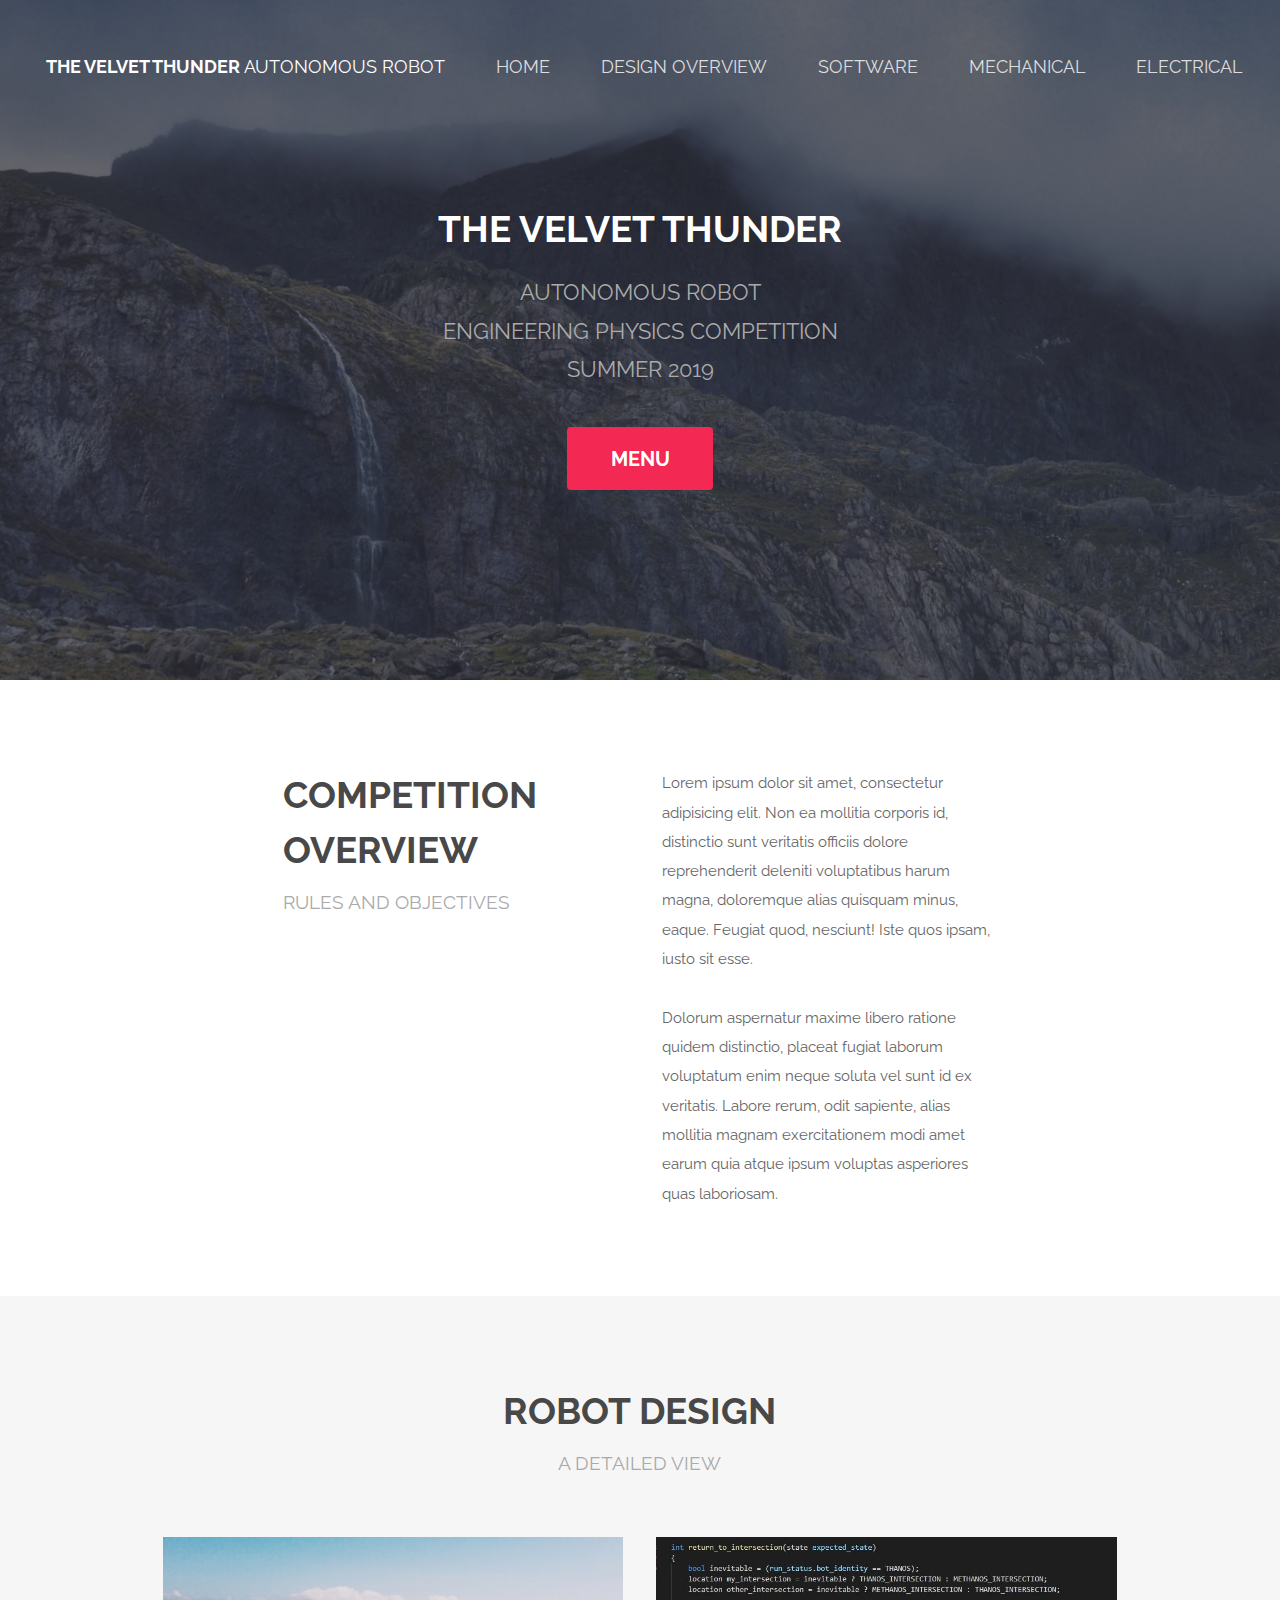
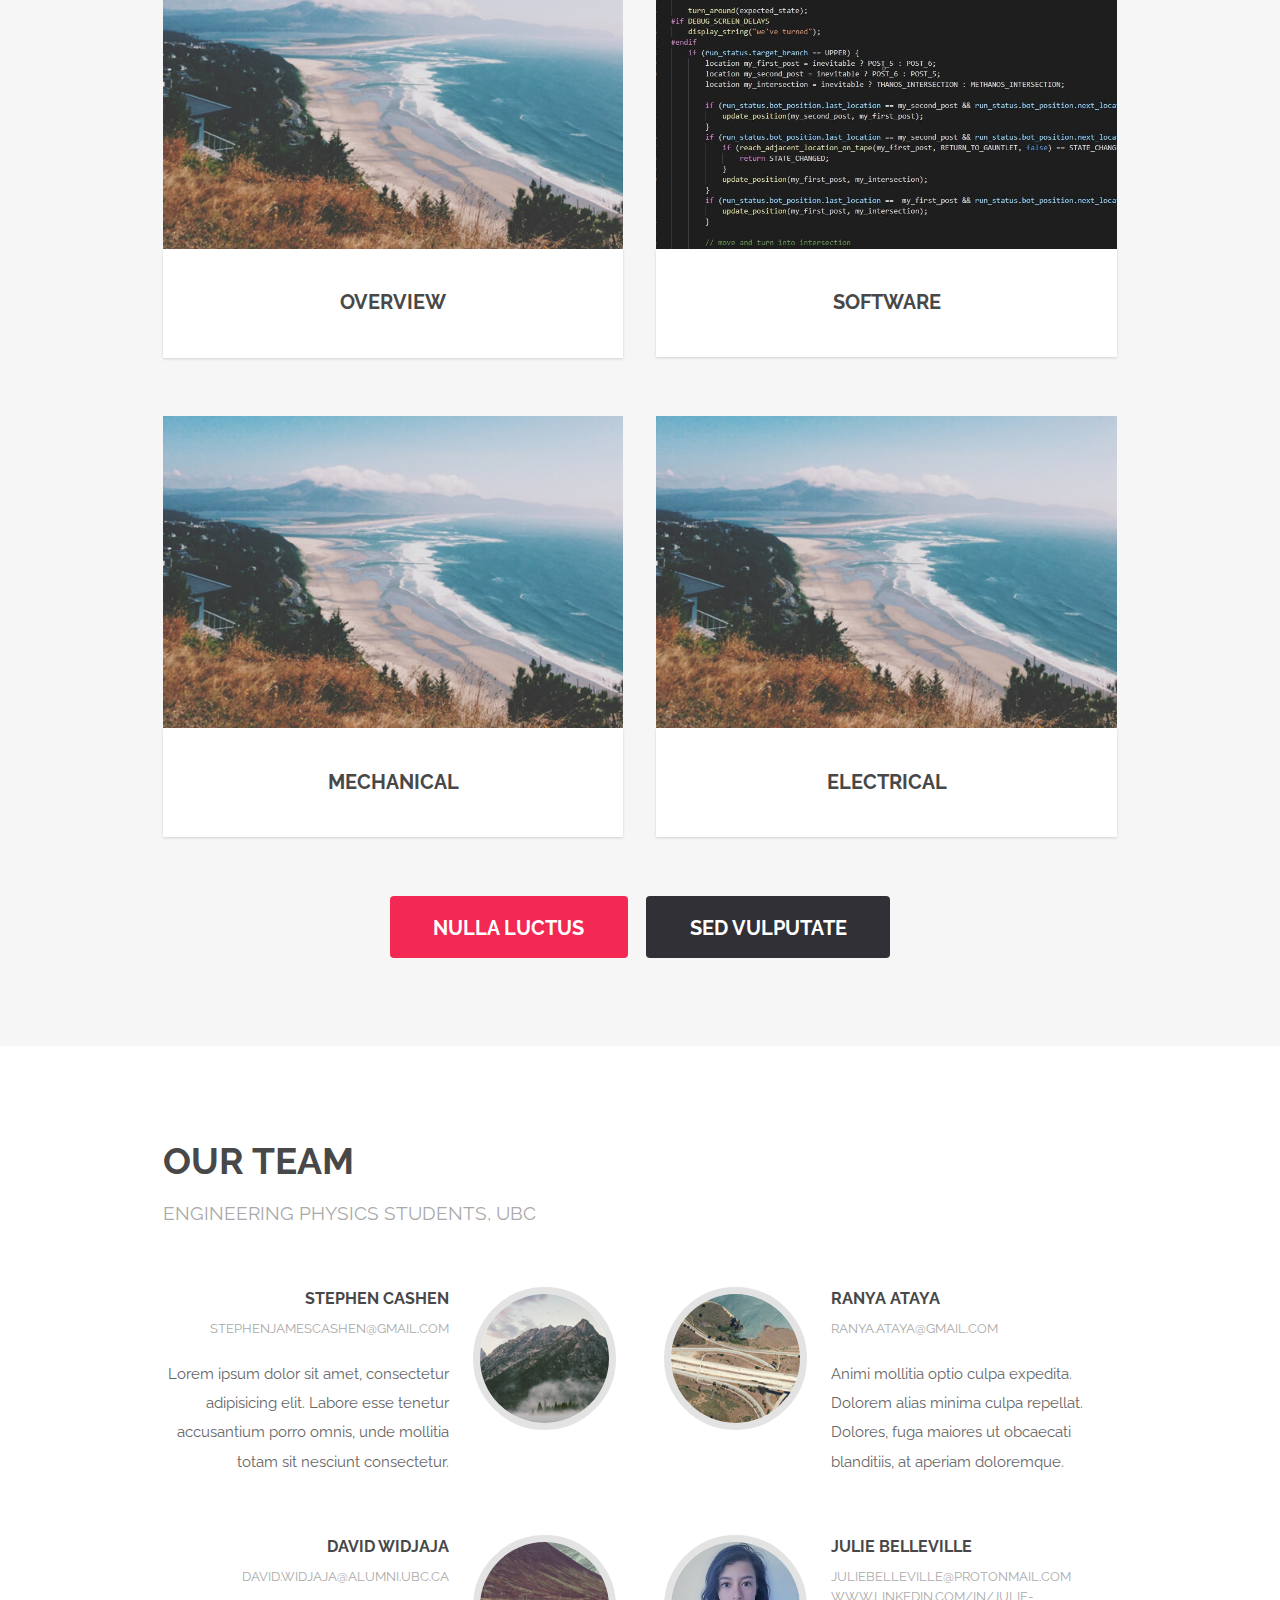
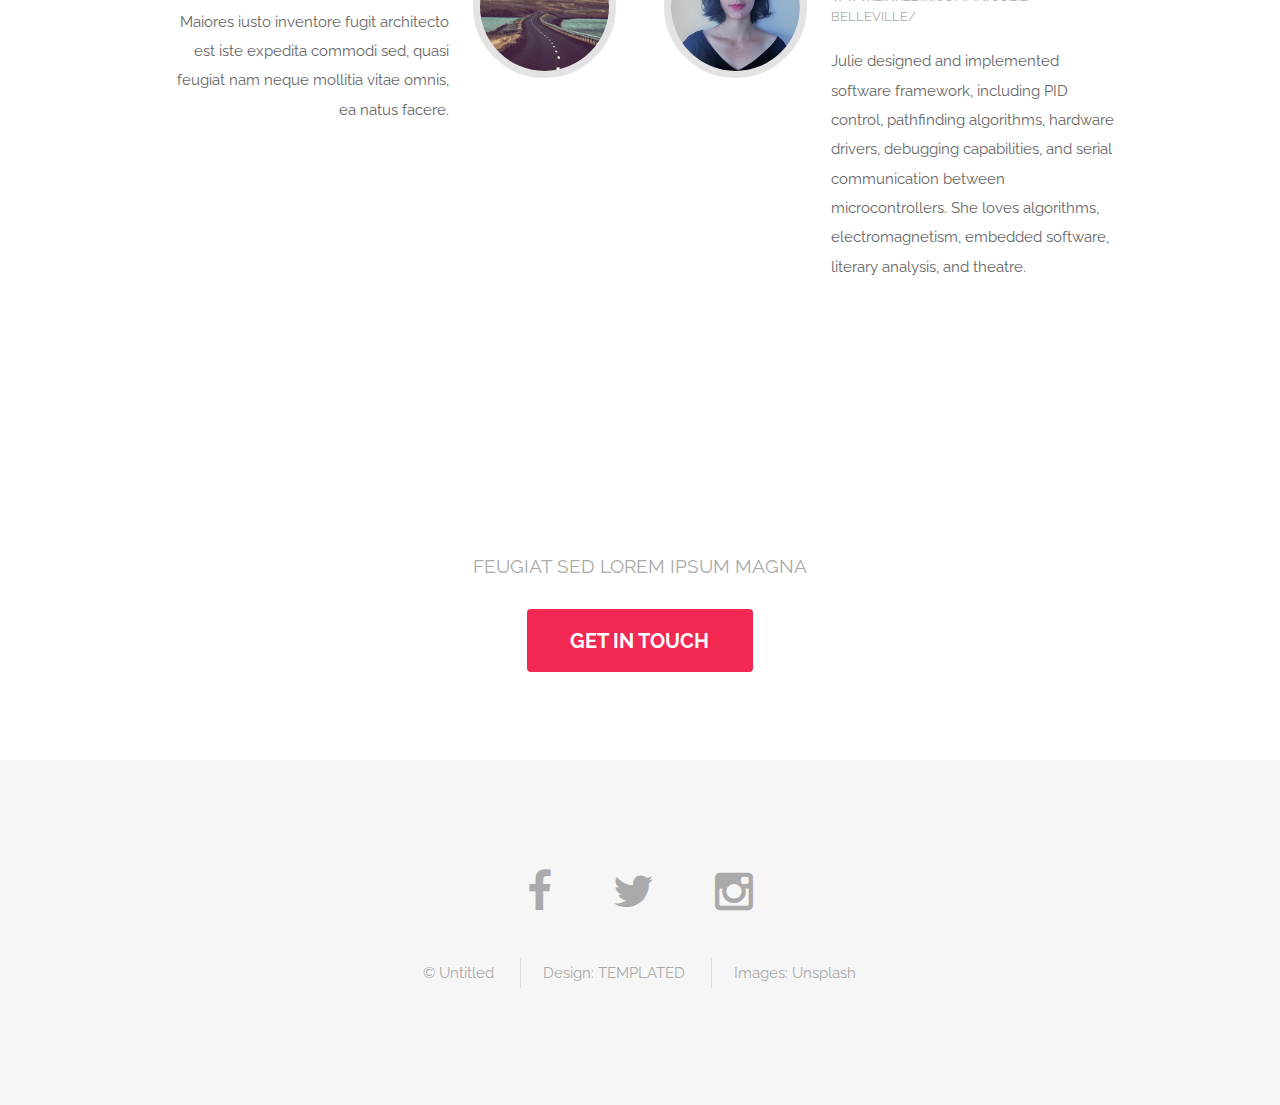
==== commit 08ce9dbf: "Merge branch 'master' of https://github.com/velvet-thunder-robot-summer-2019/velvet-thunder-robot-su" ====
--- a/index.html
+++ b/index.html
@@ -19,8 +19,11 @@
 				<nav id="nav">
 					<ul>
 						<li><a href="index.html">Home</a></li>
-						<li><a href="generic.html">Generic</a></li>
-						<li><a href="elements.html">Elements</a></li>
+						<li><a href="generic_overview.html">Design overview</a></li>
+						<li><a href="generic_software.html">Software</a></li>
+						<li><a href="generic_mechanical.html">Mechanical</a></li>
+						<li><a href="generic_electrical.html">Electrical</a></li>
+
 					</ul>
 				</nav>
 			</header>
@@ -100,16 +103,16 @@
 				<section id="three" class="wrapper style1">
 					<div class="container">
 						<header class="major special">
-							<h2>Mauris vulputate dolor</h2>
-							<p>Feugiat sed lorem ipsum magna</p>
+							<h2>Our team</h2>
+							<p>Engineering Physics Students, UBC</p>
 						</header>
 						<div class="feature-grid">
 							<div class="feature">
 								<div class="image rounded"><img src="images/pic04.jpg" alt="" /></div>
 								<div class="content">
 									<header>
-										<h4>Lorem ipsum</h4>
-										<p>Lorem ipsum dolor sit</p>
+										<h4>Stephen Cashen</h4>
+										<p> stephenjamescashen@gmail.com </p>
 									</header>
 									<p>Lorem ipsum dolor sit amet, consectetur adipisicing elit. Labore esse tenetur accusantium porro omnis, unde mollitia totam sit nesciunt consectetur.</p>
 								</div>
@@ -118,8 +121,8 @@
 								<div class="image rounded"><img src="images/pic05.jpg" alt="" /></div>
 								<div class="content">
 									<header>
-										<h4>Recusandae nemo</h4>
-										<p>Ratione maiores a, commodi</p>
+										<h4>Ranya Ataya</h4>
+										<p>ranya.ataya@gmail.com</p>
 									</header>
 									<p>Animi mollitia optio culpa expedita. Dolorem alias minima culpa repellat. Dolores, fuga maiores ut obcaecati blanditiis, at aperiam doloremque.</p>
 								</div>
@@ -128,20 +131,20 @@
 								<div class="image rounded"><img src="images/pic06.jpg" alt="" /></div>
 								<div class="content">
 									<header>
-										<h4>Laudantium fugit</h4>
-										<p>Possimus ex reprehenderit eaque</p>
+										<h4>David Widjaja</h4>
+										<p> david.widjaja@alumni.ubc.ca</p>
 									</header>
 									<p>Maiores iusto inventore fugit architecto est iste expedita commodi sed, quasi feugiat nam neque mollitia vitae omnis, ea natus facere.</p>
 								</div>
 							</div>
 							<div class="feature">
-								<div class="image rounded"><img src="images/pic07.jpg" alt="" /></div>
+								<div class="image rounded"><img src="images/julie_headshot_square.jpg" alt="" /></div>
 								<div class="content">
 									<header>
-										<h4>Porro aliquam</h4>
-										<p>Quaerat, excepturi eveniet laboriosam</p>
+										<h4>Julie Belleville</h4>
+										<p> juliebelleville@protonmail.com <br /> www.linkedin.com/in/julie-belleville/ </p>
 									</header>
-									<p>Vitae earum unde, autem labore voluptas ex, iste dolorum inventore natus consequatur iure similique obcaecati aut corporis hic in! Porro sed.</p>
+									<p>Julie designed and implemented software framework, including PID control, pathfinding algorithms, hardware drivers, debugging capabilities, and serial communication between microcontrollers. She loves algorithms, electromagnetism, embedded software, literary analysis, and theatre. </p>
 								</div>
 							</div>
 						</div>
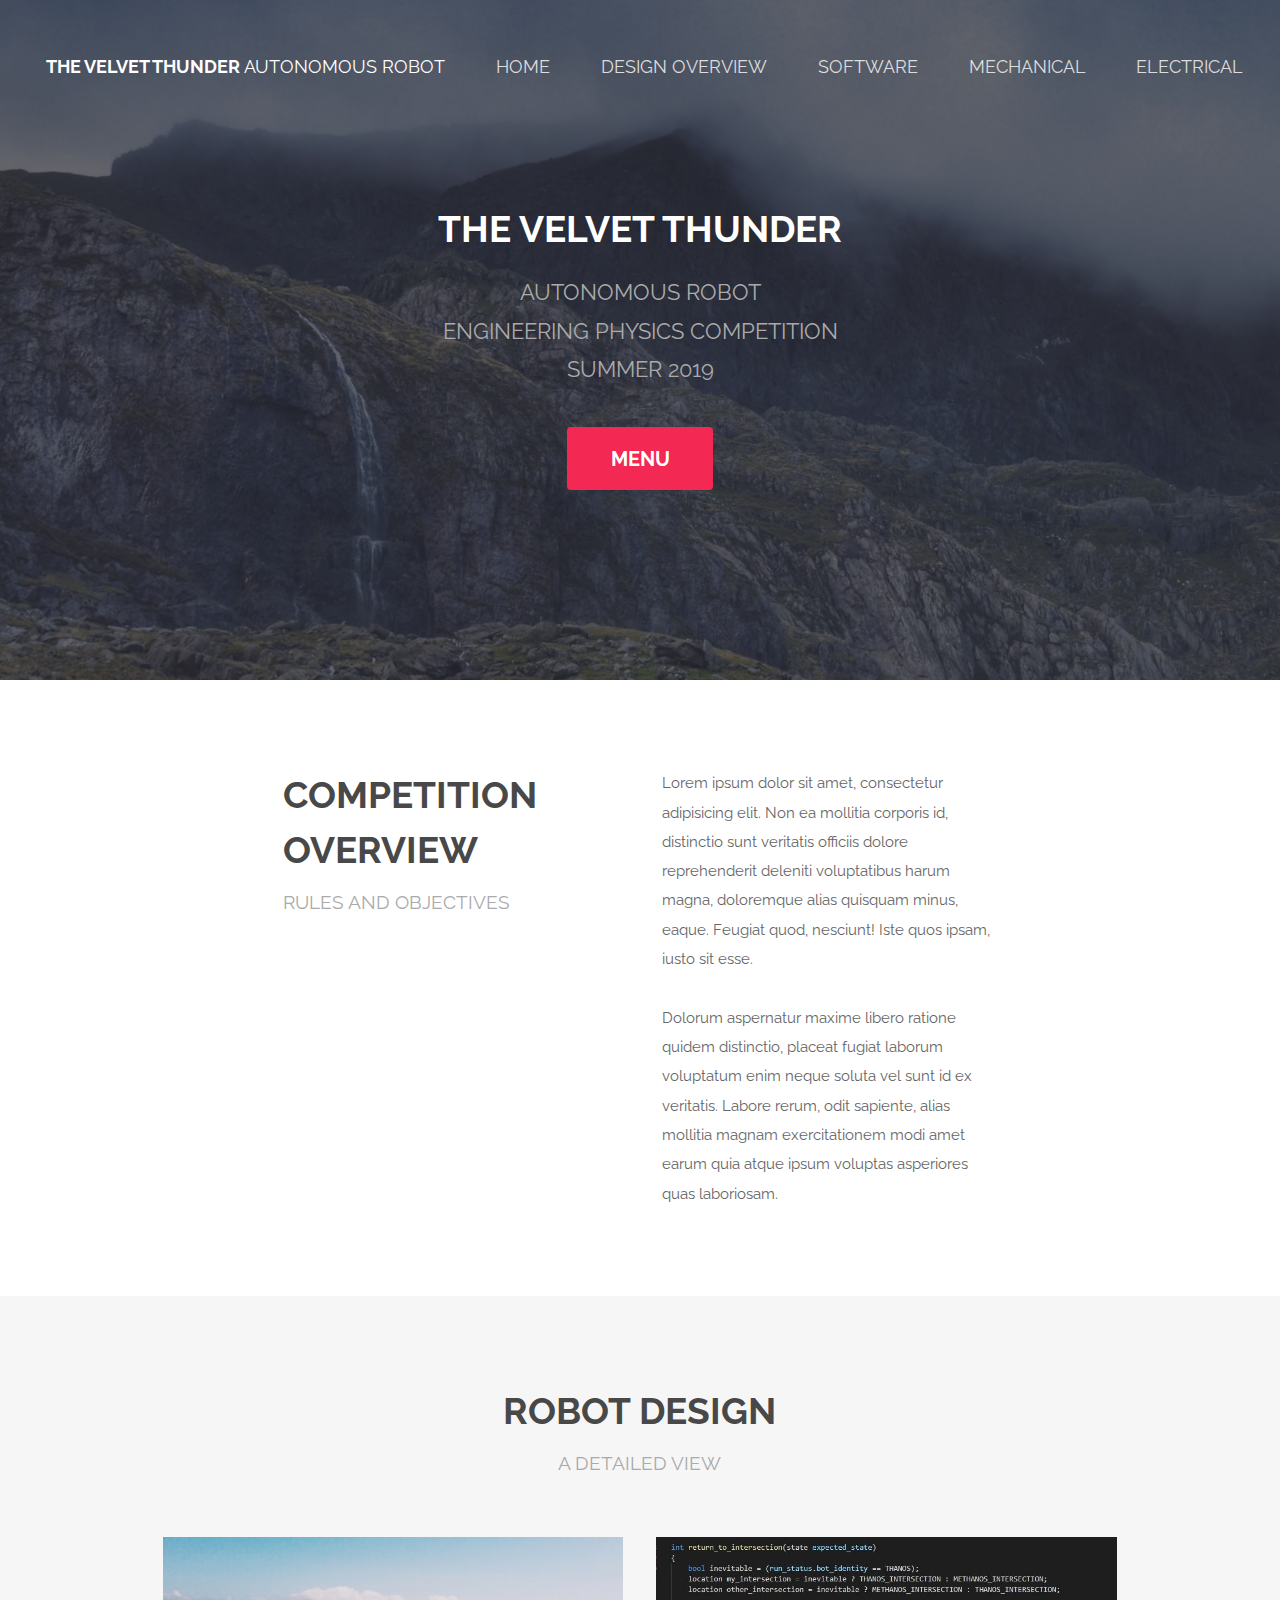
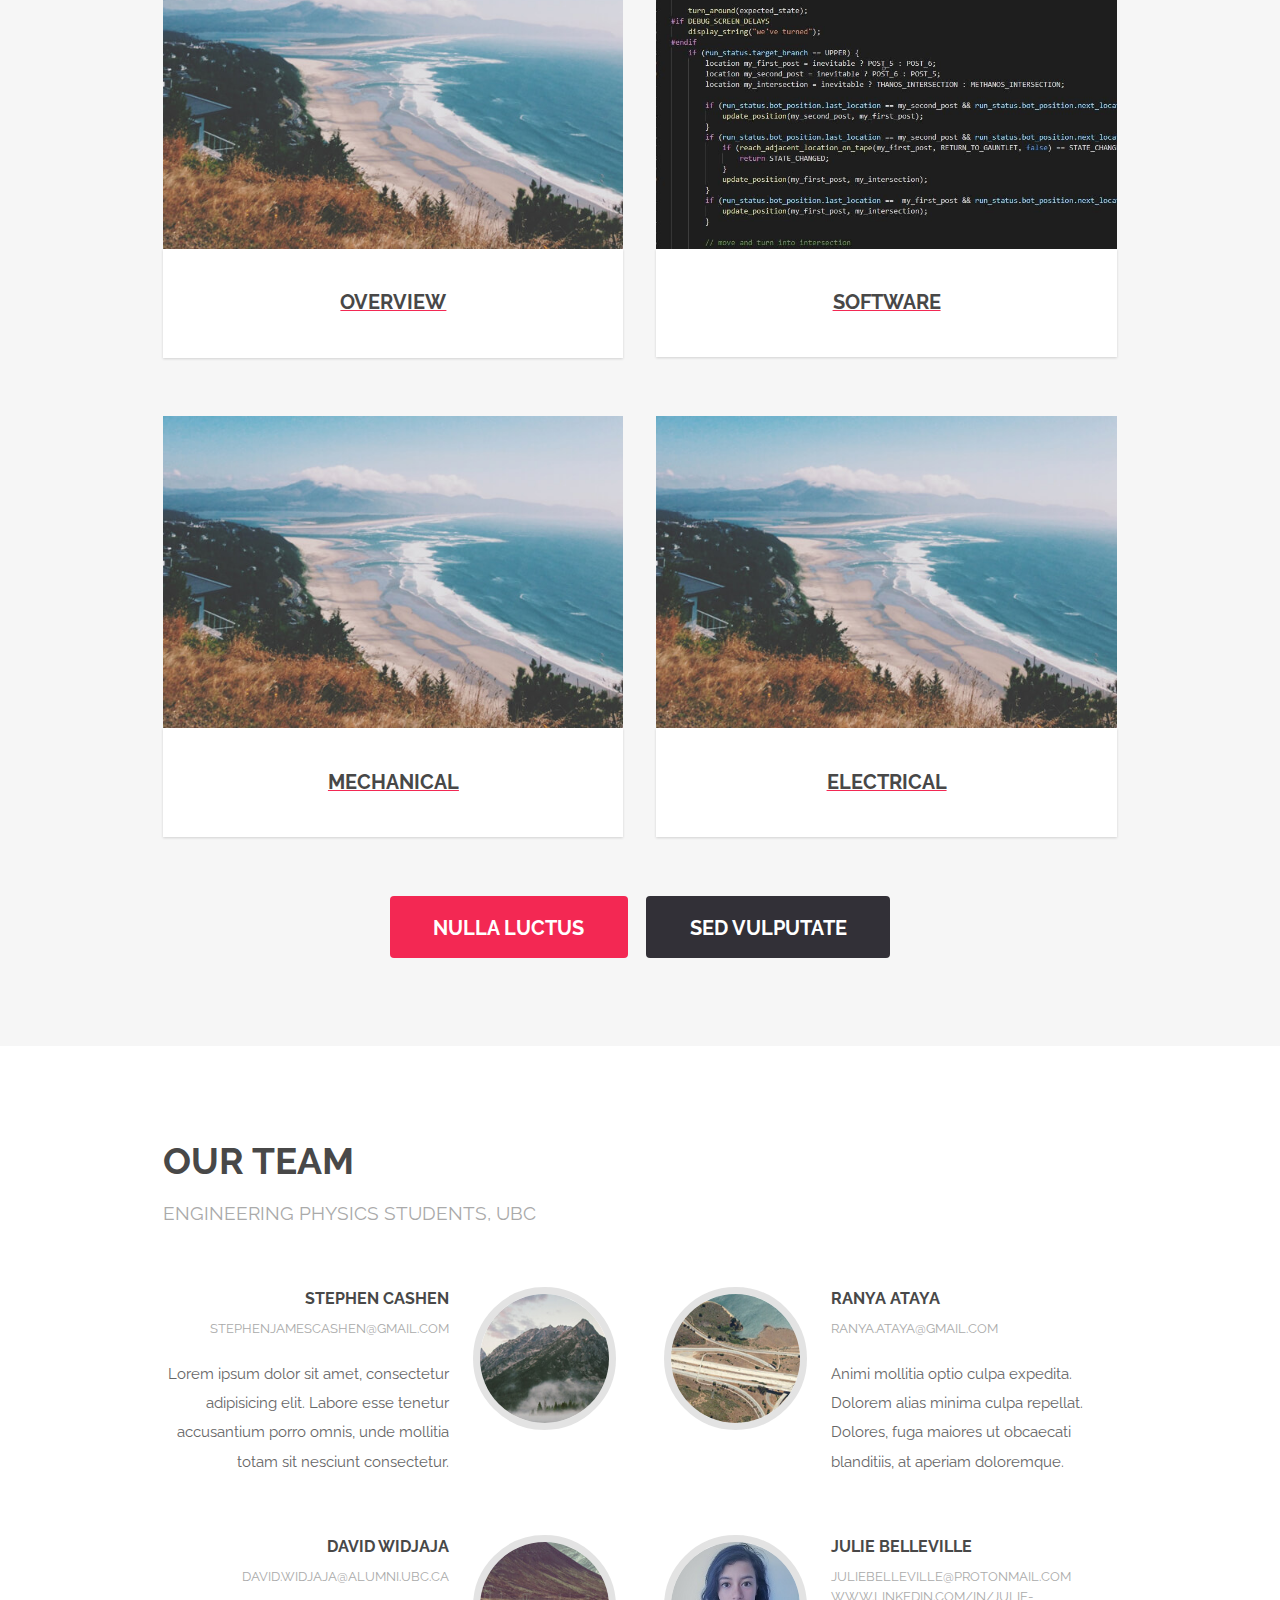
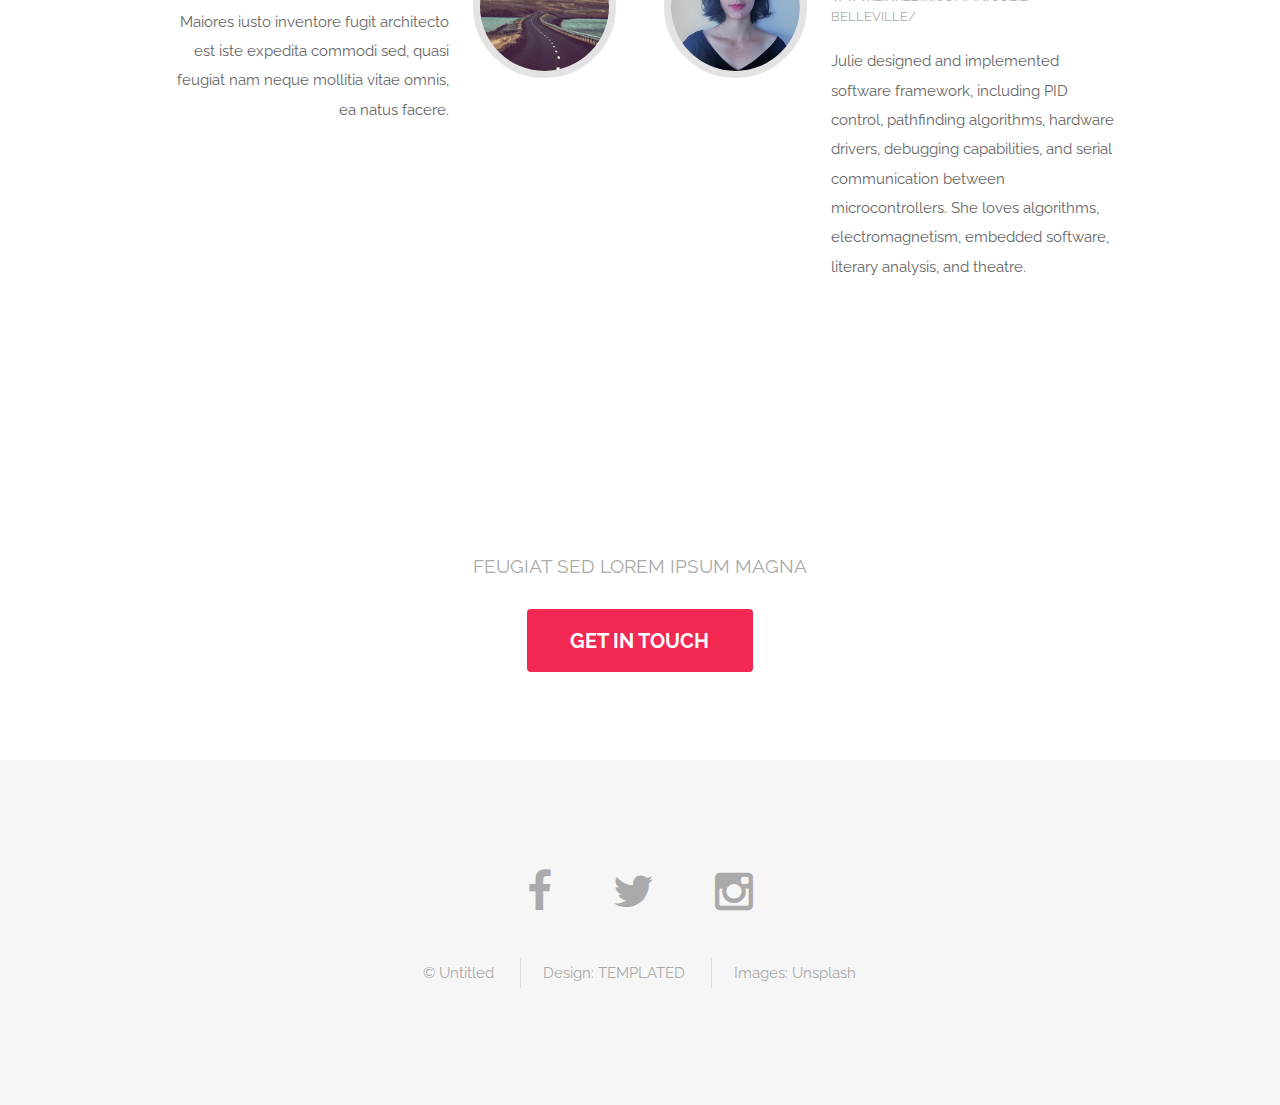
==== commit 0934cec2: "fixed the nav bar" ====
--- a/index.html
+++ b/index.html
@@ -23,7 +23,6 @@
 						<li><a href="generic_software.html">Software</a></li>
 						<li><a href="generic_mechanical.html">Mechanical</a></li>
 						<li><a href="generic_electrical.html">Electrical</a></li>
-
 					</ul>
 				</nav>
 			</header>
@@ -66,30 +65,38 @@
 						</header>
 						<div class="row 150%">
 							<div class="6u 12u$(xsmall)">
-								<div class="image fit captioned">
-									<img src="images/pic02.jpg" alt="" />
-									<h3> Overview </h3>
-								</div>
+								<a href="generic_overview.html">
+									<div class="image fit captioned">
+										<img src="images/pic02.jpg" alt="" />
+										<h3> Overview </h3>
+									</div>
+								</a>
 							</div>
 							<div class="6u 12u$(xsmall)">
-								<div class="image fit captioned">
-									<img src="images/software_visual_updated_aspect_ratio.jpg" alt="" />
-									<h3> Software </h3>
-								</div>
+								<a href="generic_software.html">
+									<div class="image fit captioned">
+										<img src="images/software_visual_updated_aspect_ratio.jpg" alt="" />
+										<h3> Software </h3>
+									</div>
+								</a>
 							</div>
 						</div>
 						<div class="row 150%">
 							<div class="6u 12u$(xsmall)">
-								<div class="image fit captioned">
-									<img src="images/pic02.jpg" alt="" />
-									<h3> Mechanical </h3>
-								</div>
+								<a href="generic_mechanical.html">
+									<div class="image fit captioned">
+										<img src="images/pic02.jpg" alt="" />
+										<h3> Mechanical </h3>
+									</div>
+								</a>
 							</div>
 							<div class="6u 12u$(xsmall)">
-								<div class="image fit captioned">
-									<img src="images/pic02.jpg" alt="" />
-									<h3> Electrical </h3>
-								</div>
+								<a href="generic_electrical.html">
+									<div class="image fit captioned">
+										<img src="images/pic02.jpg" alt="" />
+										<h3> Electrical </h3>
+									</div>
+								</a>
 							</div>
 						</div>
 						<ul class="actions">
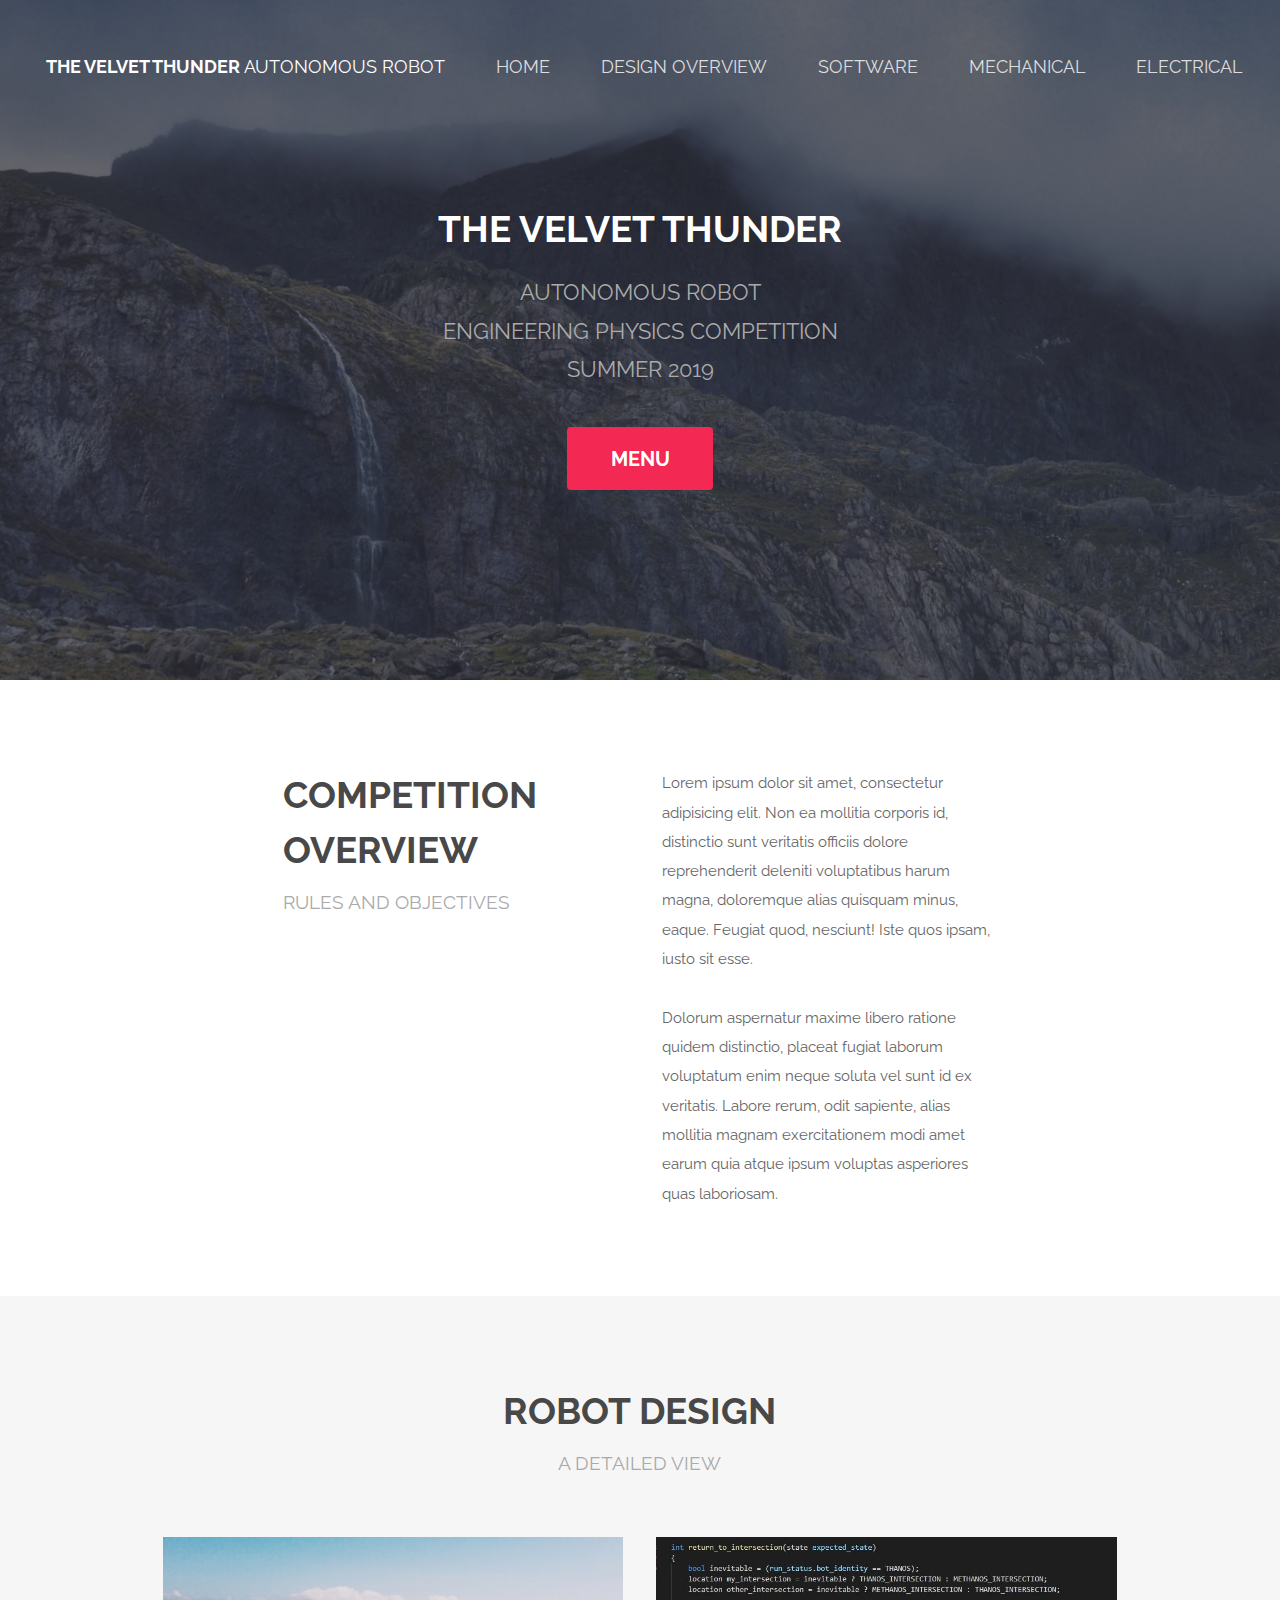
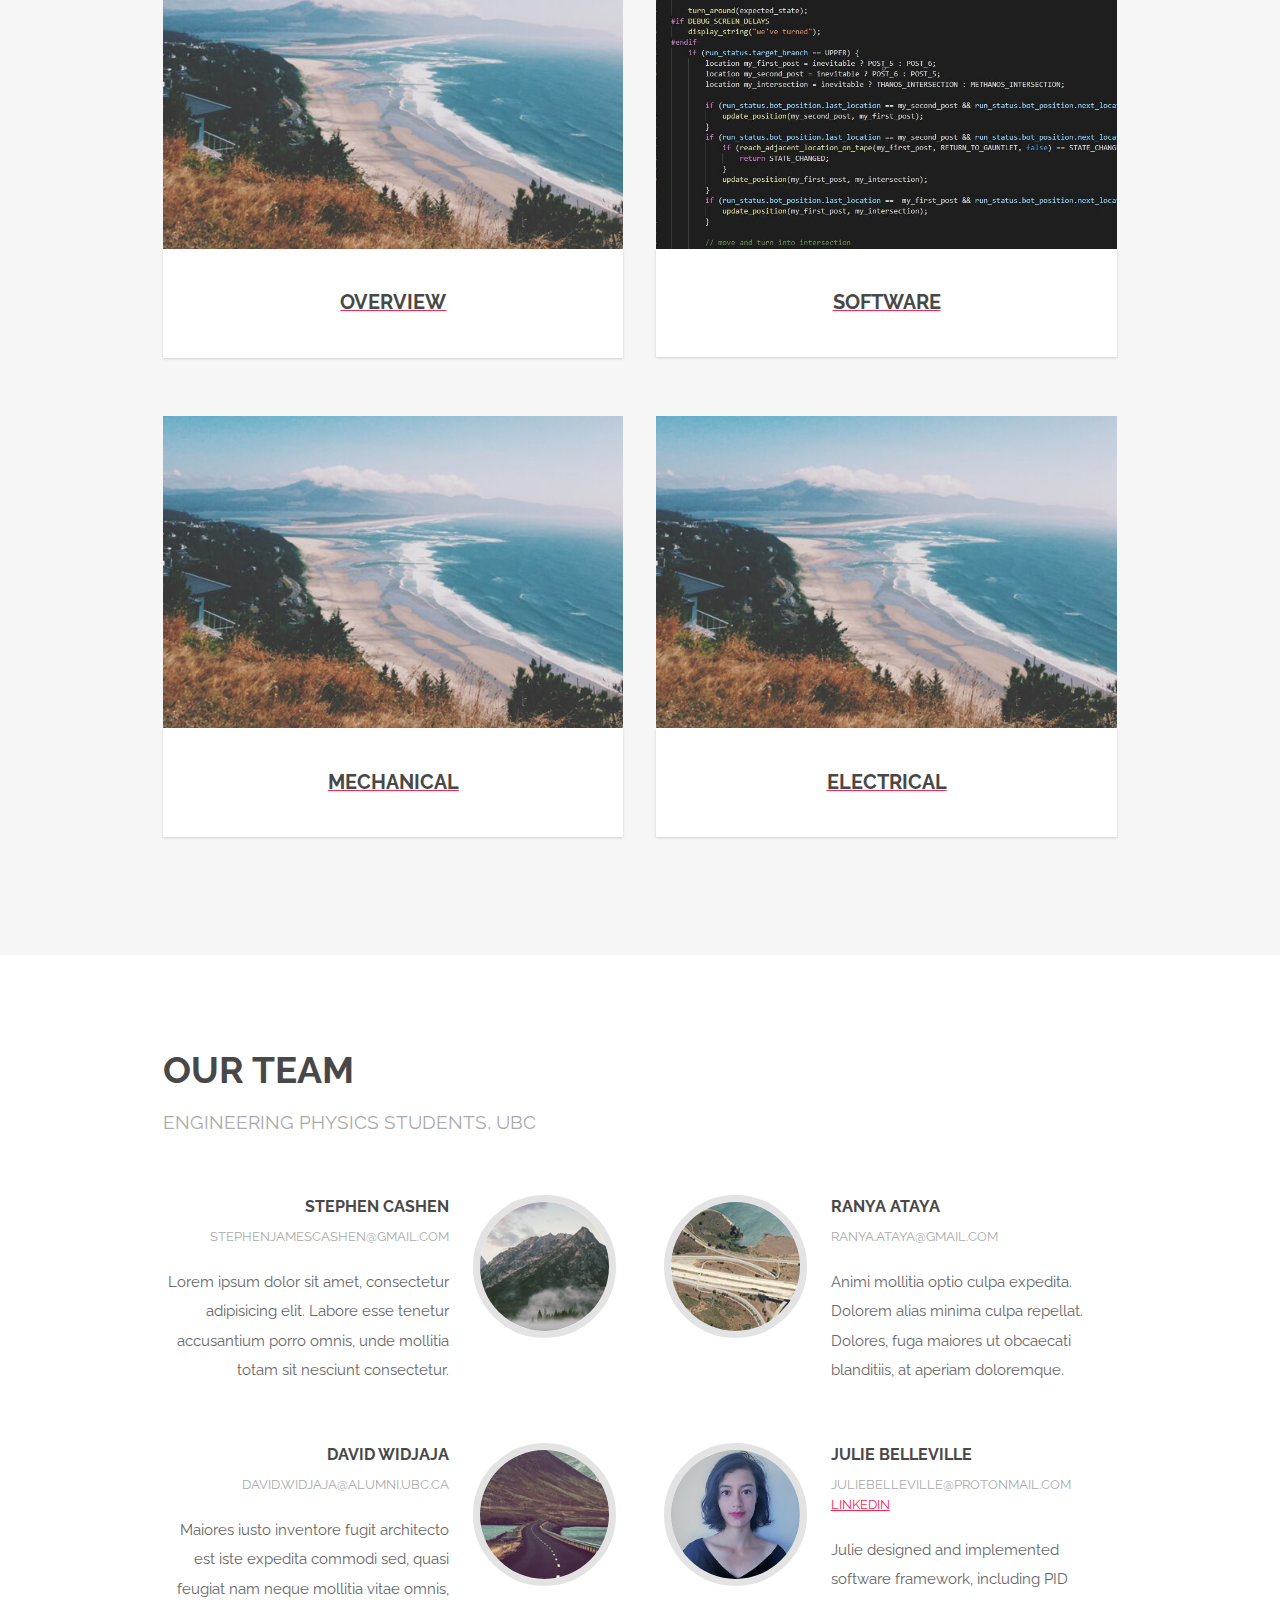
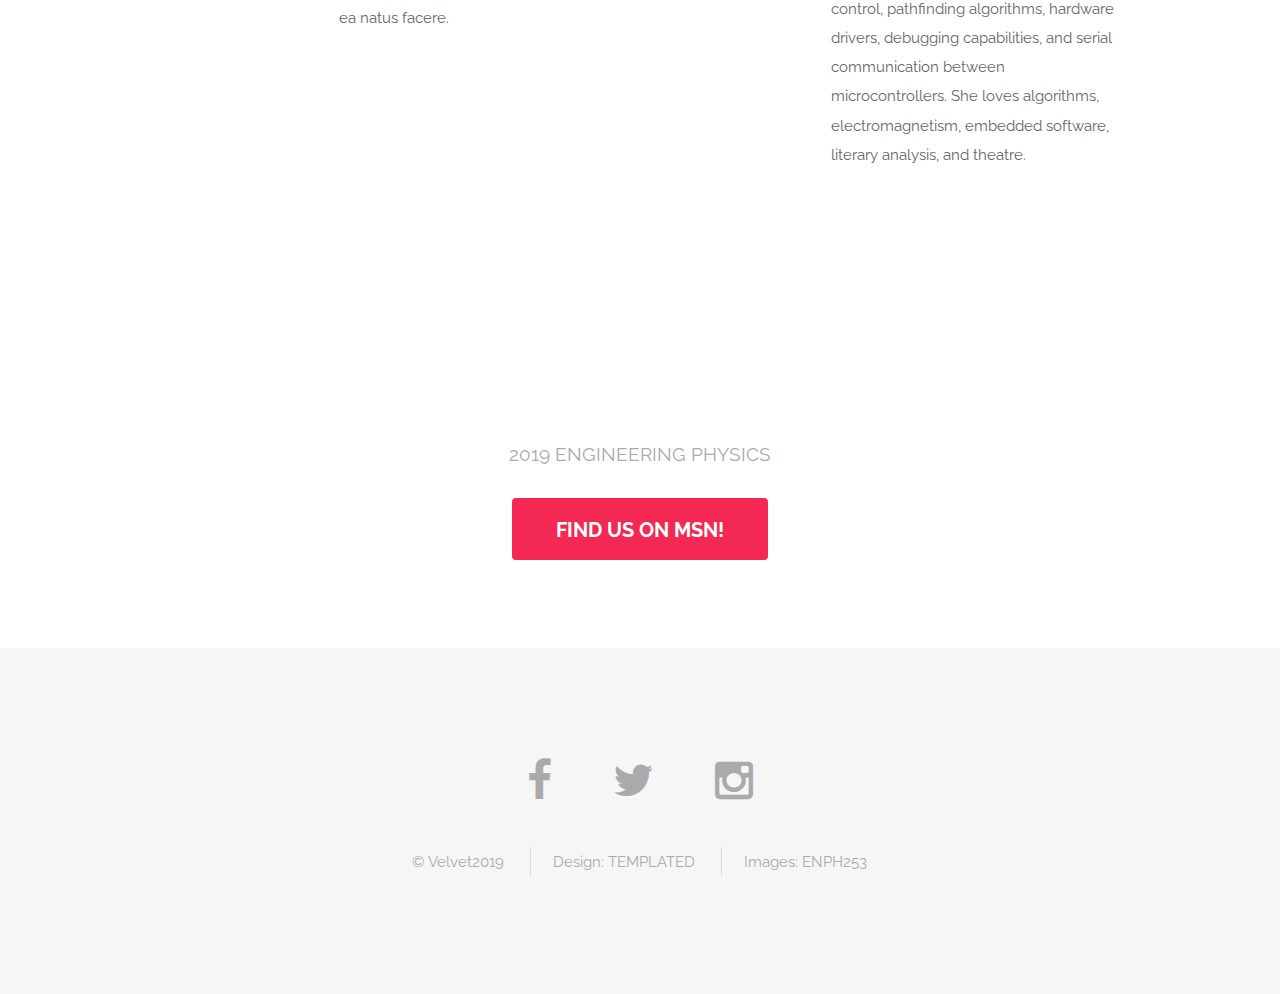
==== commit 776a2481: "remove extraneous buttons" ====
--- a/index.html
+++ b/index.html
@@ -57,7 +57,7 @@
 				</section>
 
 			<!-- Three -->
-				<section id="three" class="wrapper style2 special">
+				<section id="two" class="wrapper style2 special">
 					<div class="container">
 						<header class="major">
 							<h2>Robot Design</h2>
@@ -99,10 +99,10 @@
 								</a>
 							</div>
 						</div>
-						<ul class="actions">
+					<!--<ul class="actions">
 							<li><a href="#" class="button special big">Nulla luctus</a></li>
 							<li><a href="#" class="button big">Sed vulputate</a></li>
-						</ul>
+						</ul>-->
 					</div>
 				</section>
 
@@ -149,7 +149,7 @@
 								<div class="content">
 									<header>
 										<h4>Julie Belleville</h4>
-										<p> juliebelleville@protonmail.com <br /> www.linkedin.com/in/julie-belleville/ </p>
+										<p> juliebelleville@protonmail.com <br /> <a href="https://www.linkedin.com/in/julie-belleville/" target="_blank"> LinkedIn </a> </p>
 									</header>
 									<p>Julie designed and implemented software framework, including PID control, pathfinding algorithms, hardware drivers, debugging capabilities, and serial communication between microcontrollers. She loves algorithms, electromagnetism, embedded software, literary analysis, and theatre. </p>
 								</div>
@@ -162,11 +162,11 @@
 				<section id="four" class="wrapper style3 special">
 					<div class="container">
 						<header class="major">
-							<h2>Aenean elementum ligula</h2>
-							<p>Feugiat sed lorem ipsum magna</p>
+							<h2>The competition in the news</h2>
+							<p>2019 Engineering Physics</p>
 						</header>
 						<ul class="actions">
-							<li><a href="#" class="button special big">Get in touch</a></li>
+							<li><a href="https://www.msn.com/en-ca/lifestyle/basketball_nba/students-race-against-time-to-save-the-avengers/vp-AAFz2kU" target="_blank" class="button special big">Find us on MSN!</a></li>
 						</ul>
 					</div>
 				</section>
@@ -180,9 +180,9 @@
 						<li><a href="#" class="icon fa-instagram"></a></li>
 					</ul>
 					<ul class="copyright">
-						<li>&copy; Untitled</li>
+						<li>&copy; Velvet2019 </li>
 						<li>Design: <a href="http://templated.co">TEMPLATED</a></li>
-						<li>Images: <a href="http://unsplash.com">Unsplash</a></li>
+						<li>Images: <a href="http://unsplash.com">ENPH253</a></li>
 					</ul>
 				</div>
 			</footer>
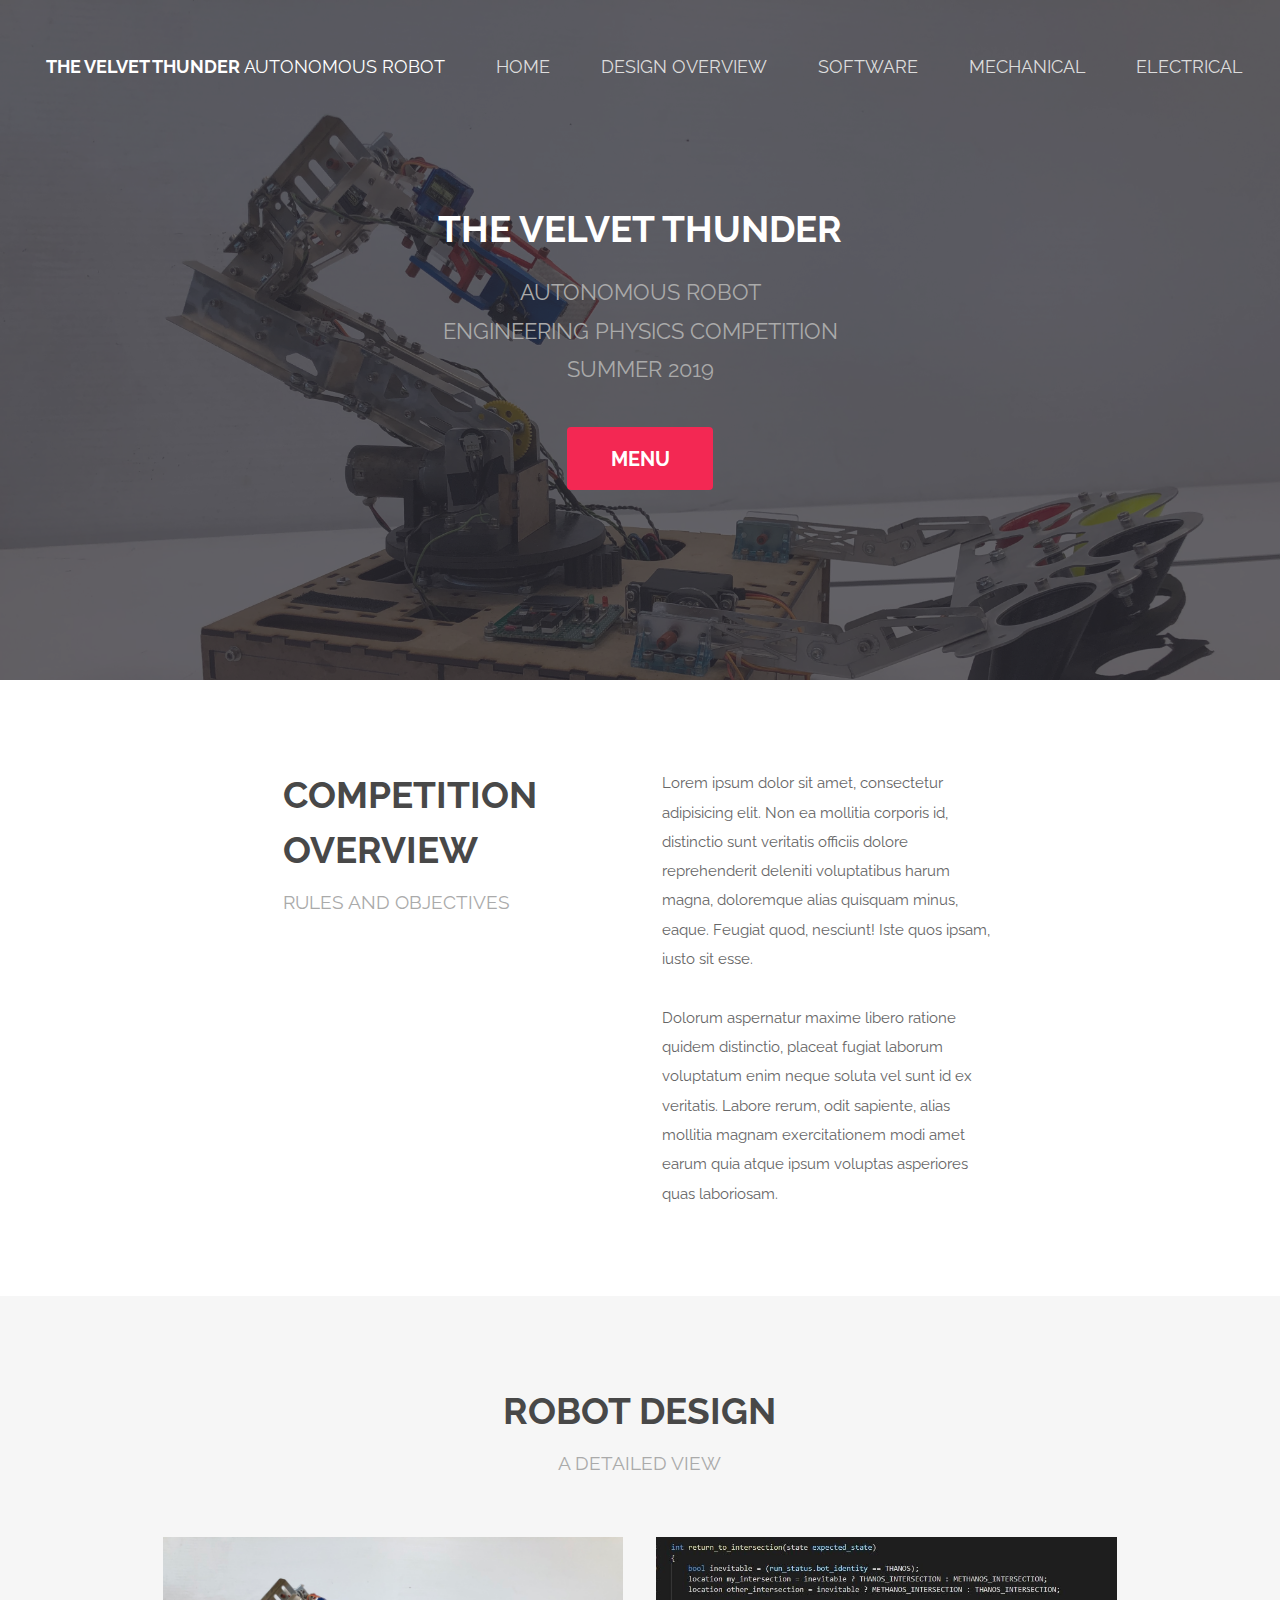
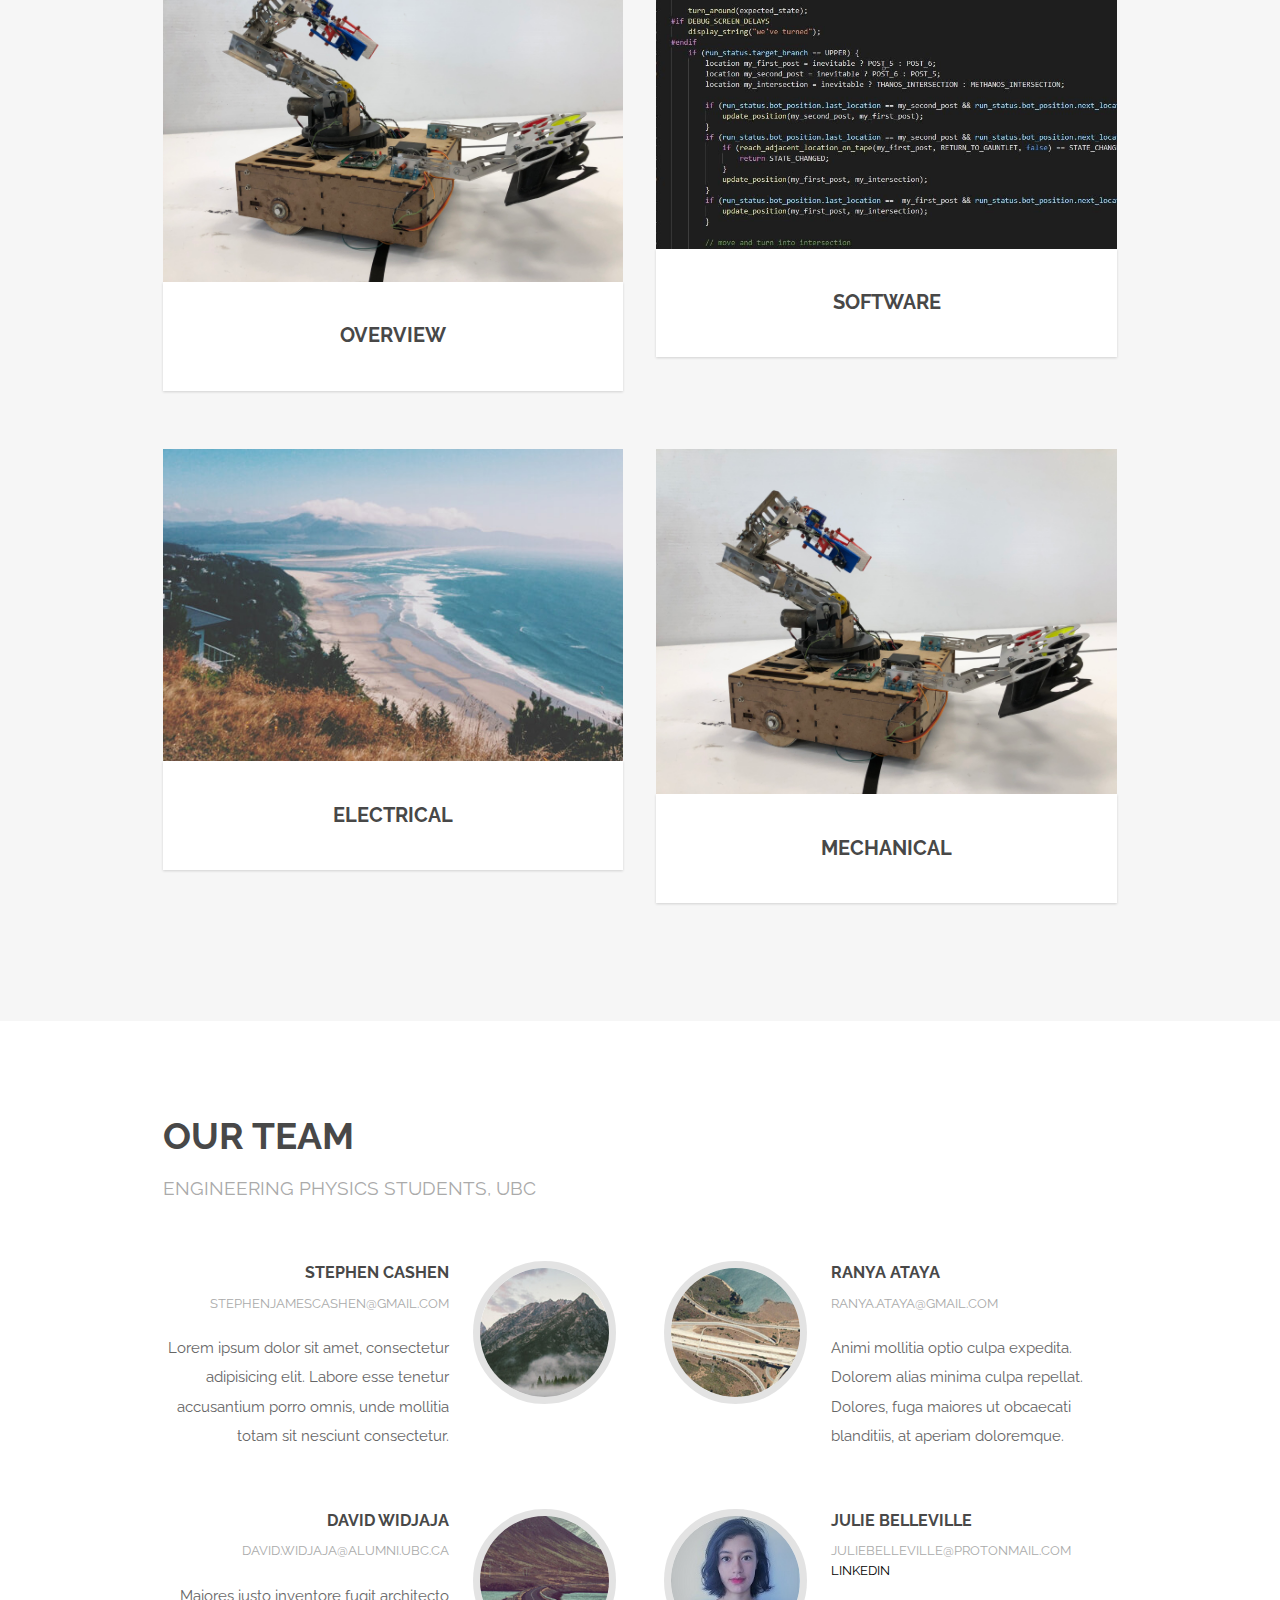
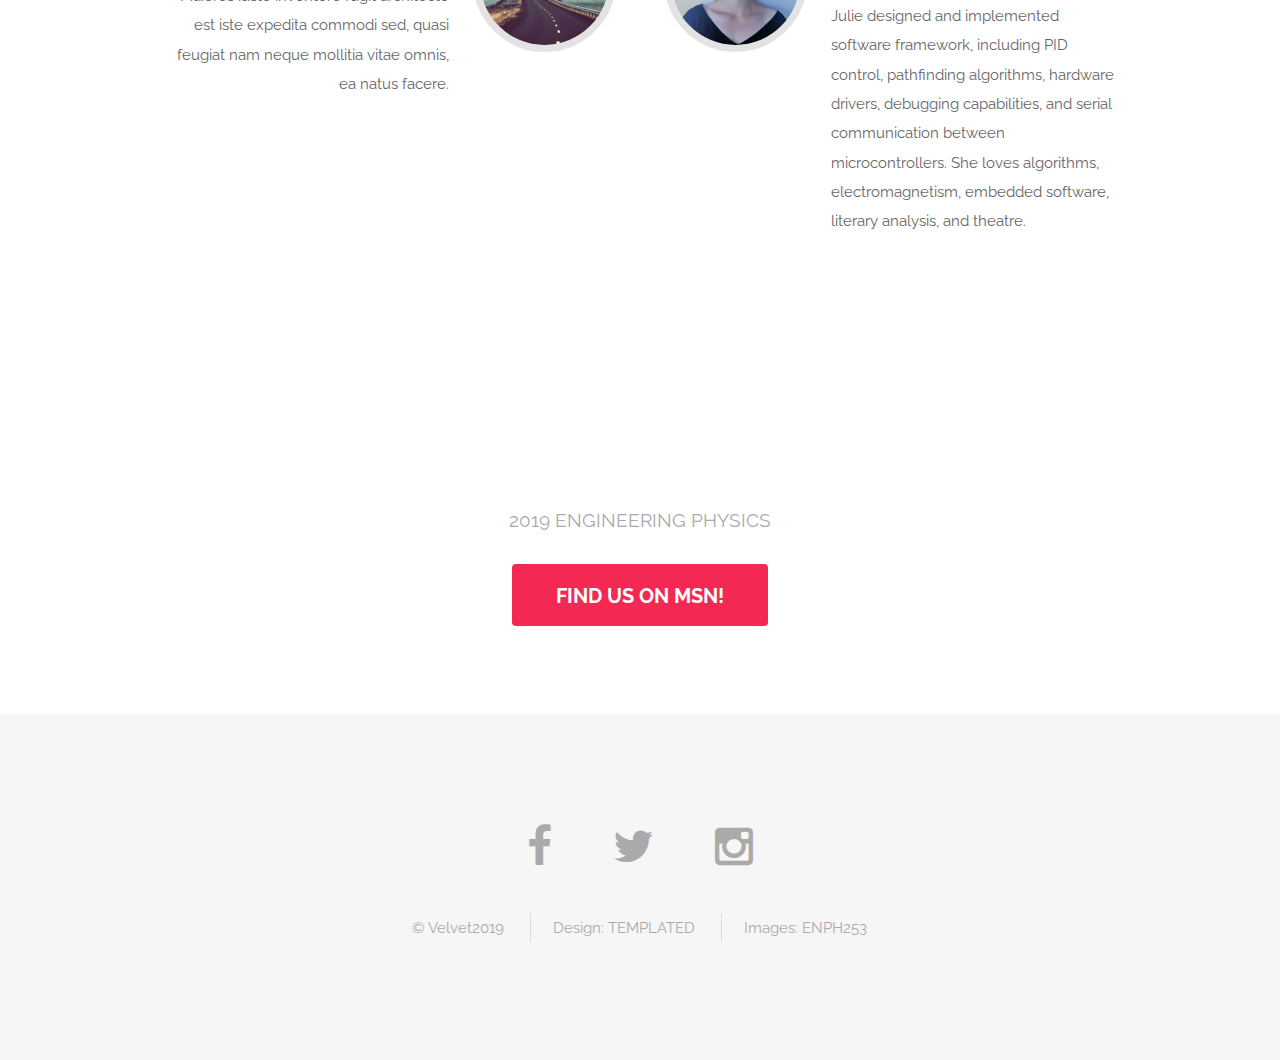
==== commit 88e42db4: "Merge branch 'master' of https://github.com/velvet-thunder-robot-summer-2019/velvet-thunder-robot-su" ====
--- a/index.html
+++ b/index.html
@@ -67,7 +67,7 @@
 							<div class="6u 12u$(xsmall)">
 								<a href="generic_overview.html">
 									<div class="image fit captioned">
-										<img src="images/pic02.jpg" alt="" />
+										<img src="images/Overall_Robot.jpg" alt="" />
 										<h3> Overview </h3>
 									</div>
 								</a>
@@ -83,18 +83,18 @@
 						</div>
 						<div class="row 150%">
 							<div class="6u 12u$(xsmall)">
-								<a href="generic_mechanical.html">
+								<a href="generic_electrical.html">
 									<div class="image fit captioned">
 										<img src="images/pic02.jpg" alt="" />
-										<h3> Mechanical </h3>
+										<h3> Electrical </h3>
 									</div>
 								</a>
 							</div>
 							<div class="6u 12u$(xsmall)">
-								<a href="generic_electrical.html">
+								<a href="generic_mechanical.html">
 									<div class="image fit captioned">
-										<img src="images/pic02.jpg" alt="" />
-										<h3> Electrical </h3>
+										<img src="images/Overall_Robot.jpg" alt="" />
+										<h3> Mechanical </h3>
 									</div>
 								</a>
 							</div>
--- a/assets/css/main.css
+++ b/assets/css/main.css
@@ -1649,12 +1649,12 @@
 		}
 
 	a {
-		text-decoration: underline;
-		color: #f32853;
+		text-decoration: none;
+		color: #000000;
 	}
 
 		a:hover {
-			text-decoration: none;
+			text-decoration: underline;
 		}
 
 	strong, b {
@@ -2735,7 +2735,7 @@
 
 		.wrapper.style3 {
 			background-attachment: fixed;
-			background-image: url("images/overlay.png"), url("../../images/banner.jpg");
+			background-image: url("images/overlay.png"), url("../../images/Overall_Robot.jpg");
 			background-position: center center;
 			background-size: cover;
 		}
@@ -3090,7 +3090,7 @@
 	#banner {
 		padding: 16em 0 13em 0;
 		background-attachment: fixed;
-		background-image: url("images/overlay.png"), url("../../images/banner.jpg");
+		background-image: url("images/overlay.png"), url("../../images/Overall_Robot.jpg");
 		background-position: center top;
 		background-size: cover;
 		line-height: 1.75;
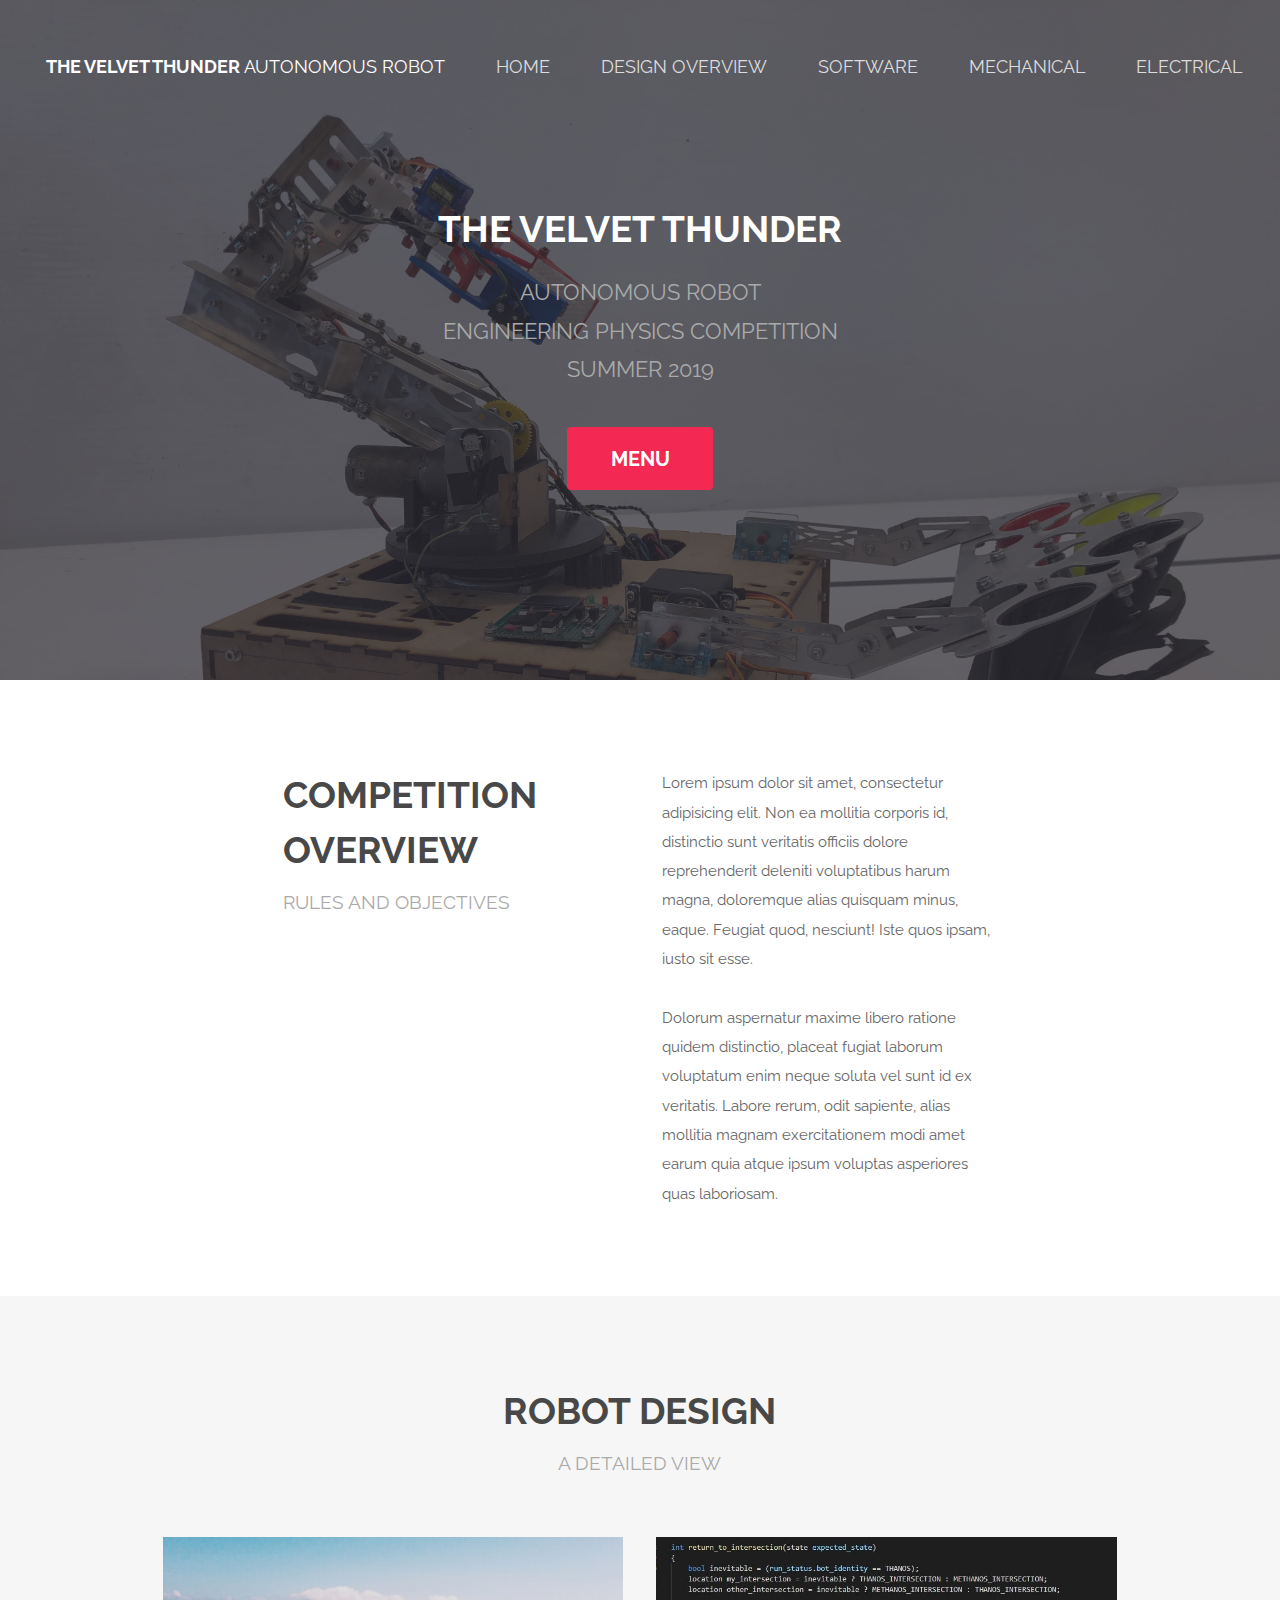
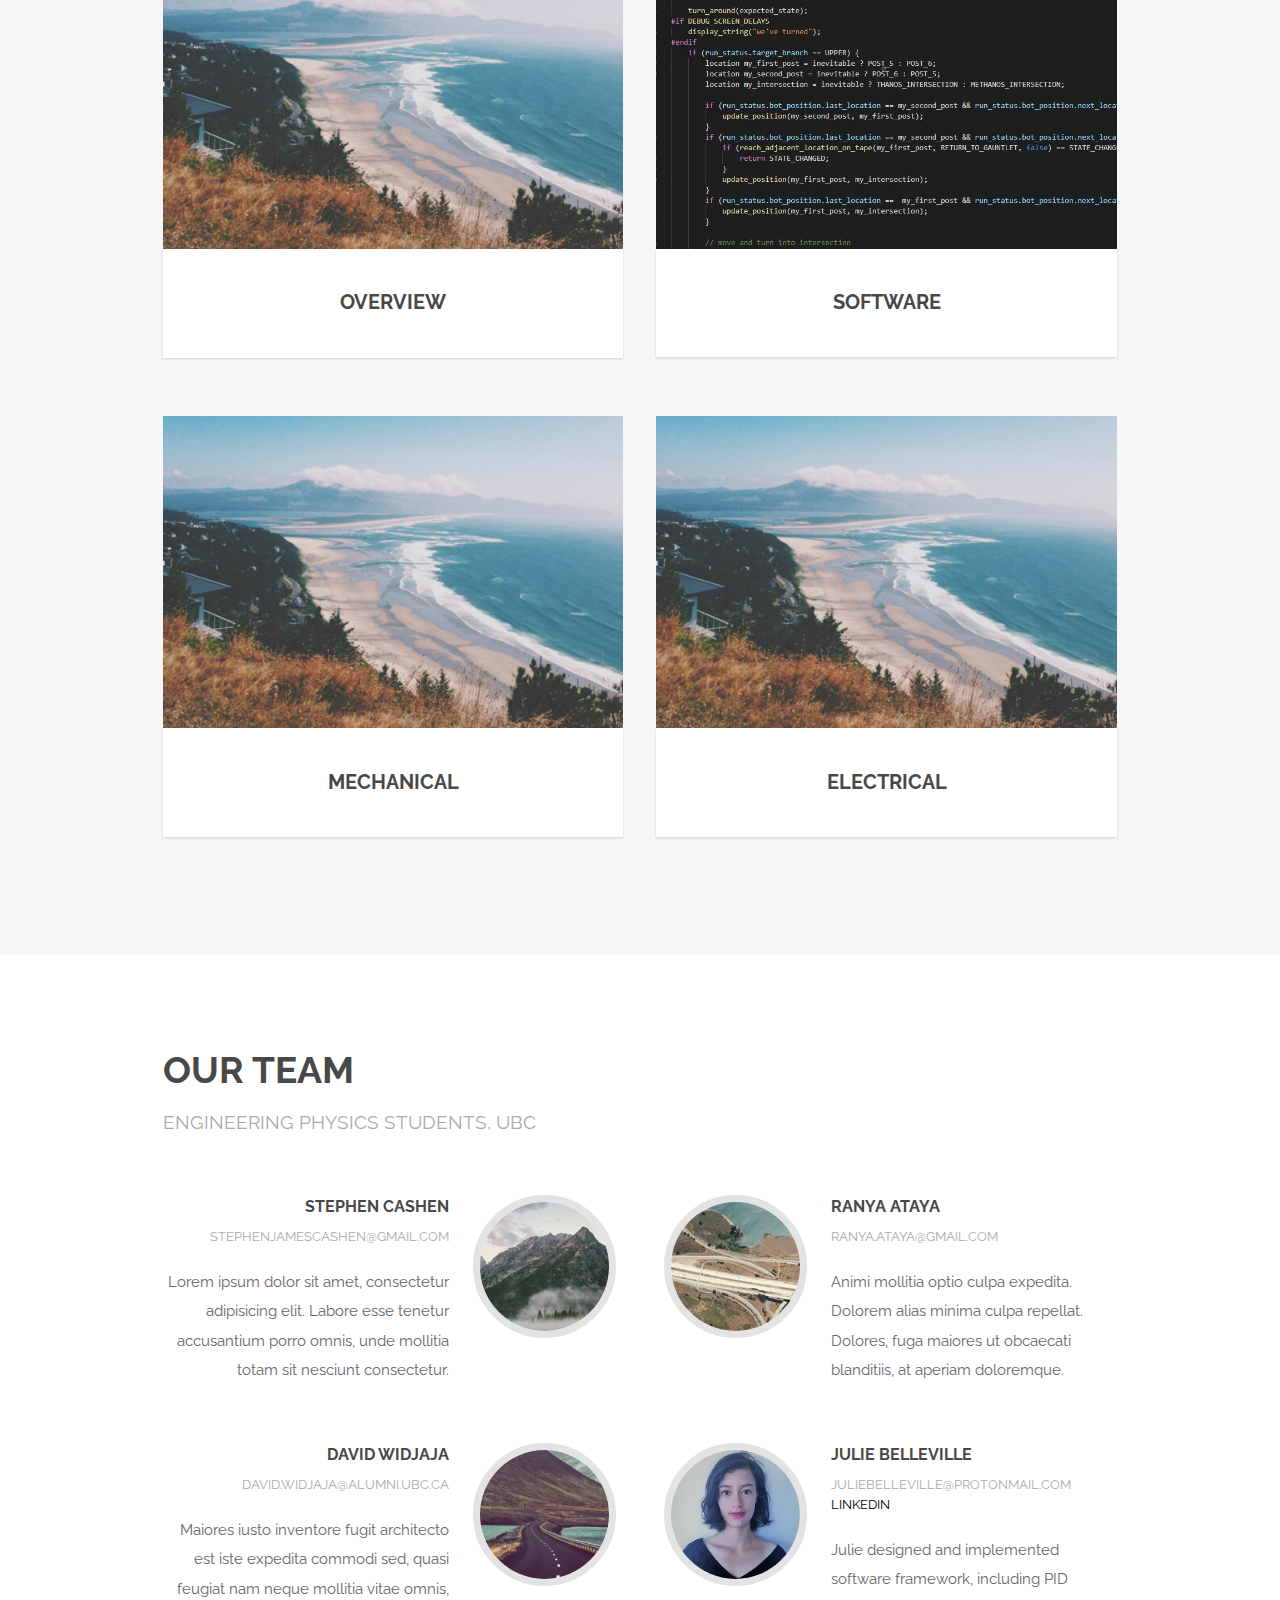
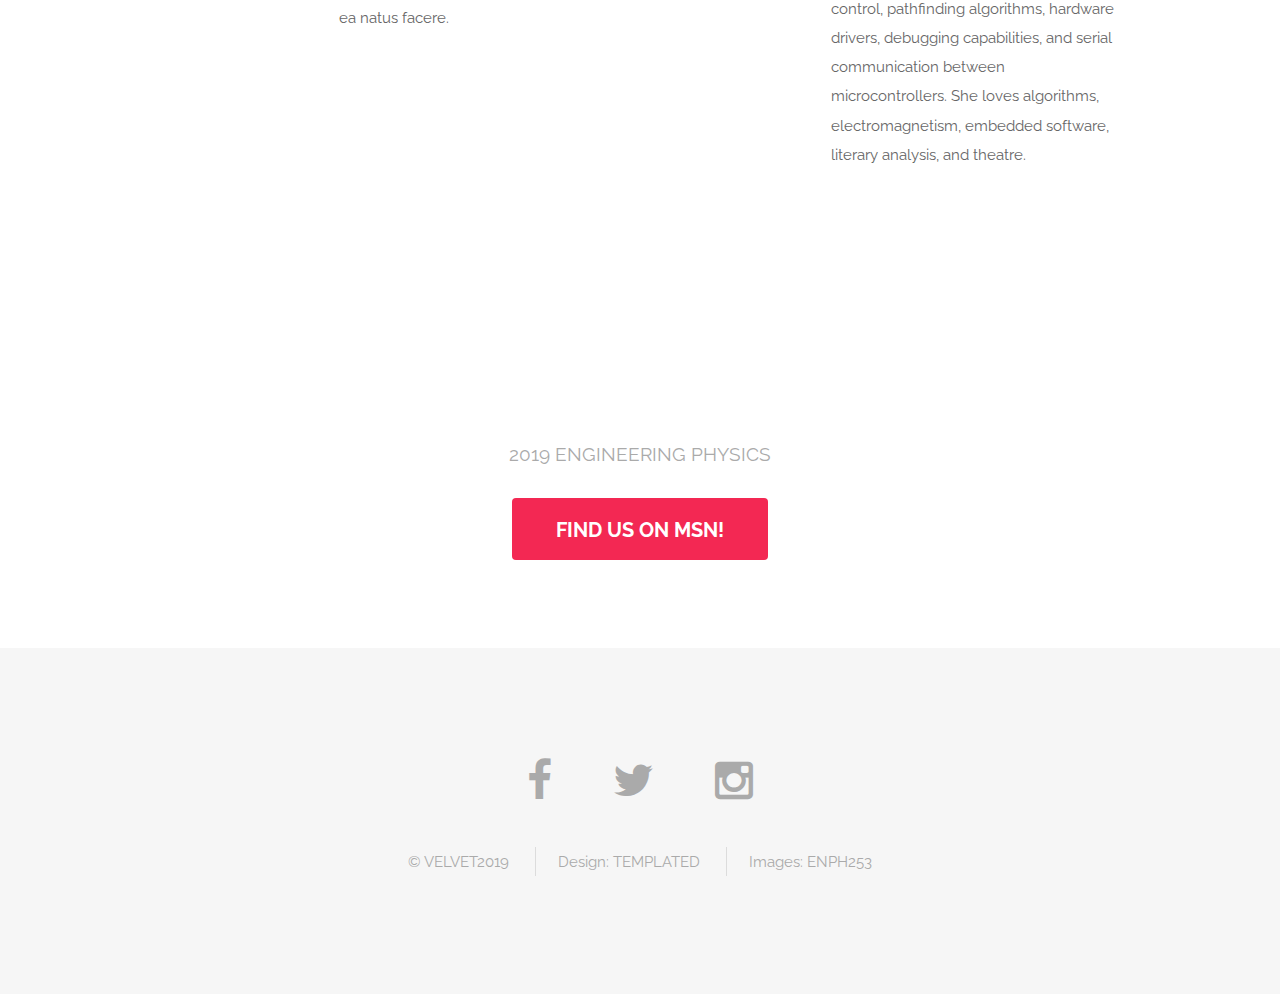
==== commit 224b6501: "changed velvet to uppercase'" ====
--- a/index.html
+++ b/index.html
@@ -67,7 +67,7 @@
 							<div class="6u 12u$(xsmall)">
 								<a href="generic_overview.html">
 									<div class="image fit captioned">
-										<img src="images/Overall_Robot.jpg" alt="" />
+										<img src="images/pic02.jpg" alt="" />
 										<h3> Overview </h3>
 									</div>
 								</a>
@@ -83,18 +83,18 @@
 						</div>
 						<div class="row 150%">
 							<div class="6u 12u$(xsmall)">
+								<a href="generic_mechanical.html">
+									<div class="image fit captioned">
+										<img src="images/pic02.jpg" alt="" />
+										<h3> Mechanical </h3>
+									</div>
+								</a>
+							</div>
+							<div class="6u 12u$(xsmall)">
 								<a href="generic_electrical.html">
 									<div class="image fit captioned">
 										<img src="images/pic02.jpg" alt="" />
 										<h3> Electrical </h3>
-									</div>
-								</a>
-							</div>
-							<div class="6u 12u$(xsmall)">
-								<a href="generic_mechanical.html">
-									<div class="image fit captioned">
-										<img src="images/Overall_Robot.jpg" alt="" />
-										<h3> Mechanical </h3>
 									</div>
 								</a>
 							</div>
@@ -180,7 +180,7 @@
 						<li><a href="#" class="icon fa-instagram"></a></li>
 					</ul>
 					<ul class="copyright">
-						<li>&copy; Velvet2019 </li>
+						<li>&copy; VELVET2019 </li>
 						<li>Design: <a href="http://templated.co">TEMPLATED</a></li>
 						<li>Images: <a href="http://unsplash.com">ENPH253</a></li>
 					</ul>
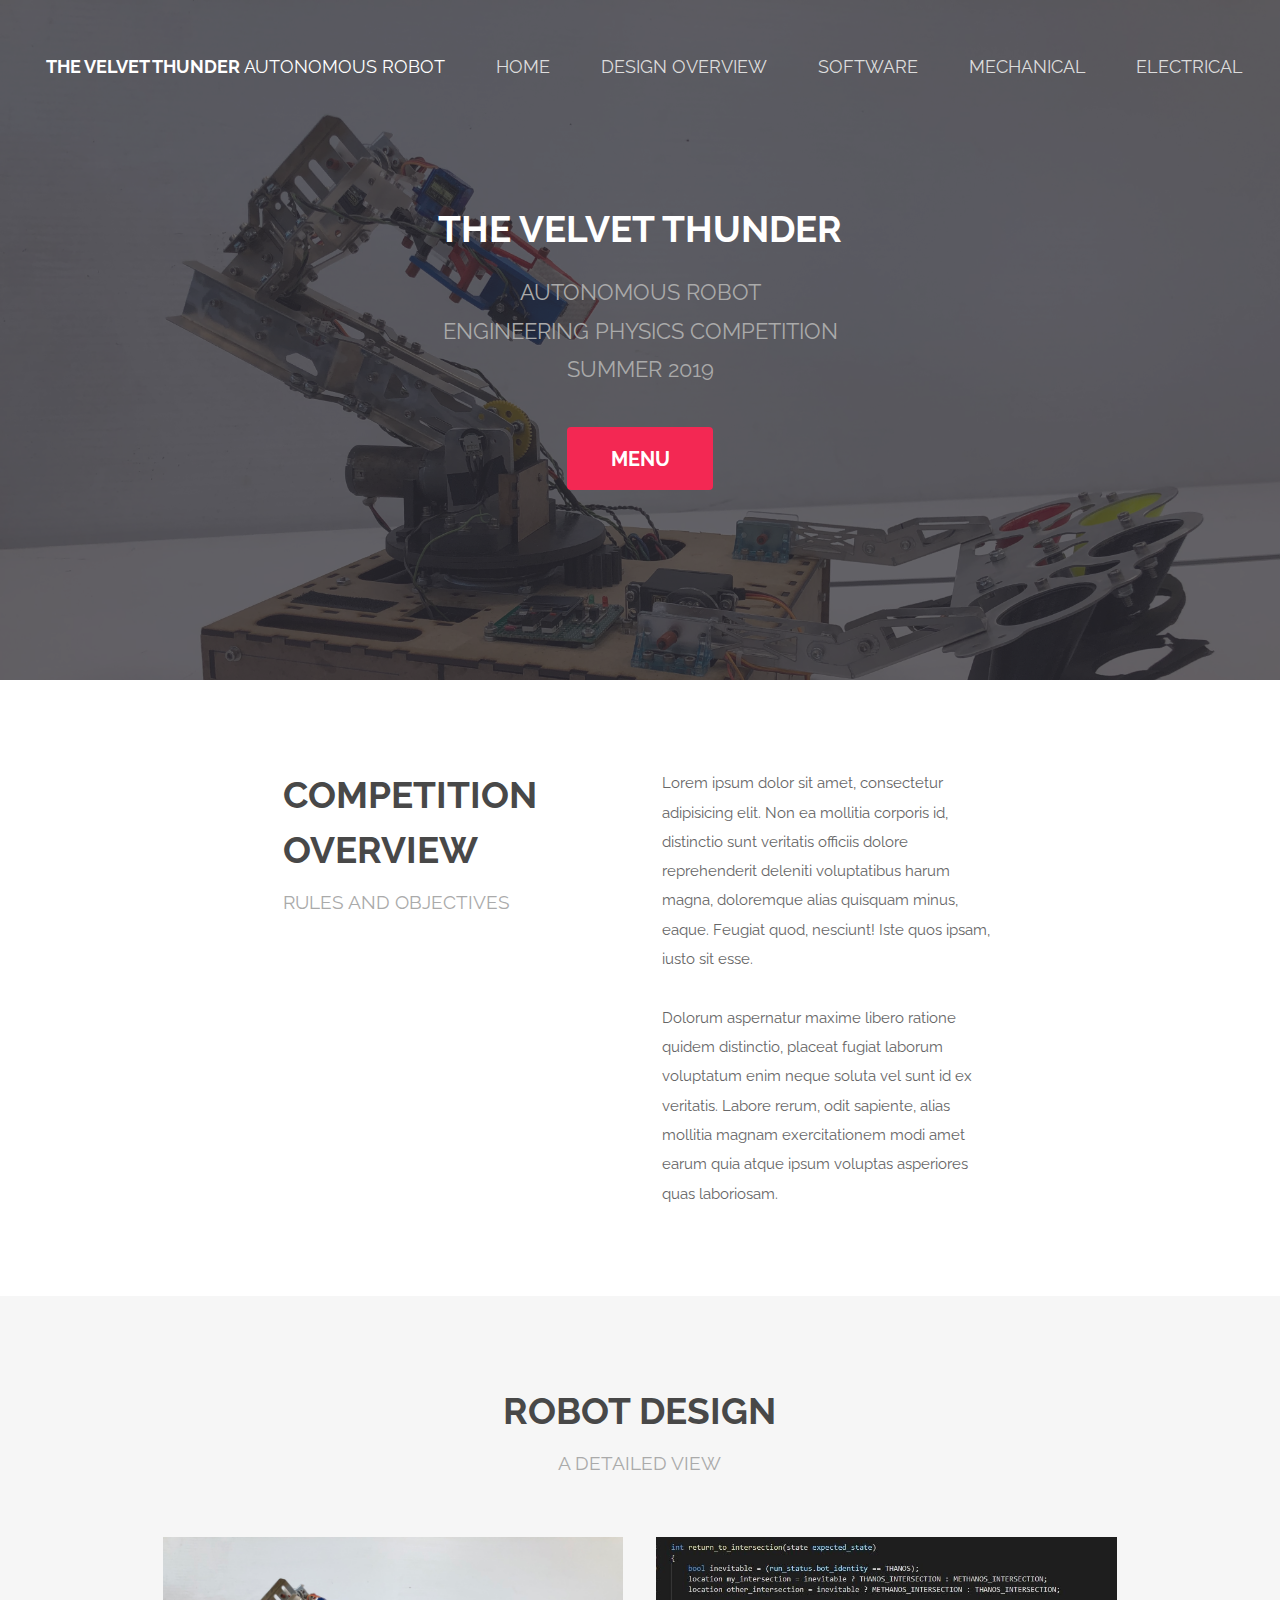
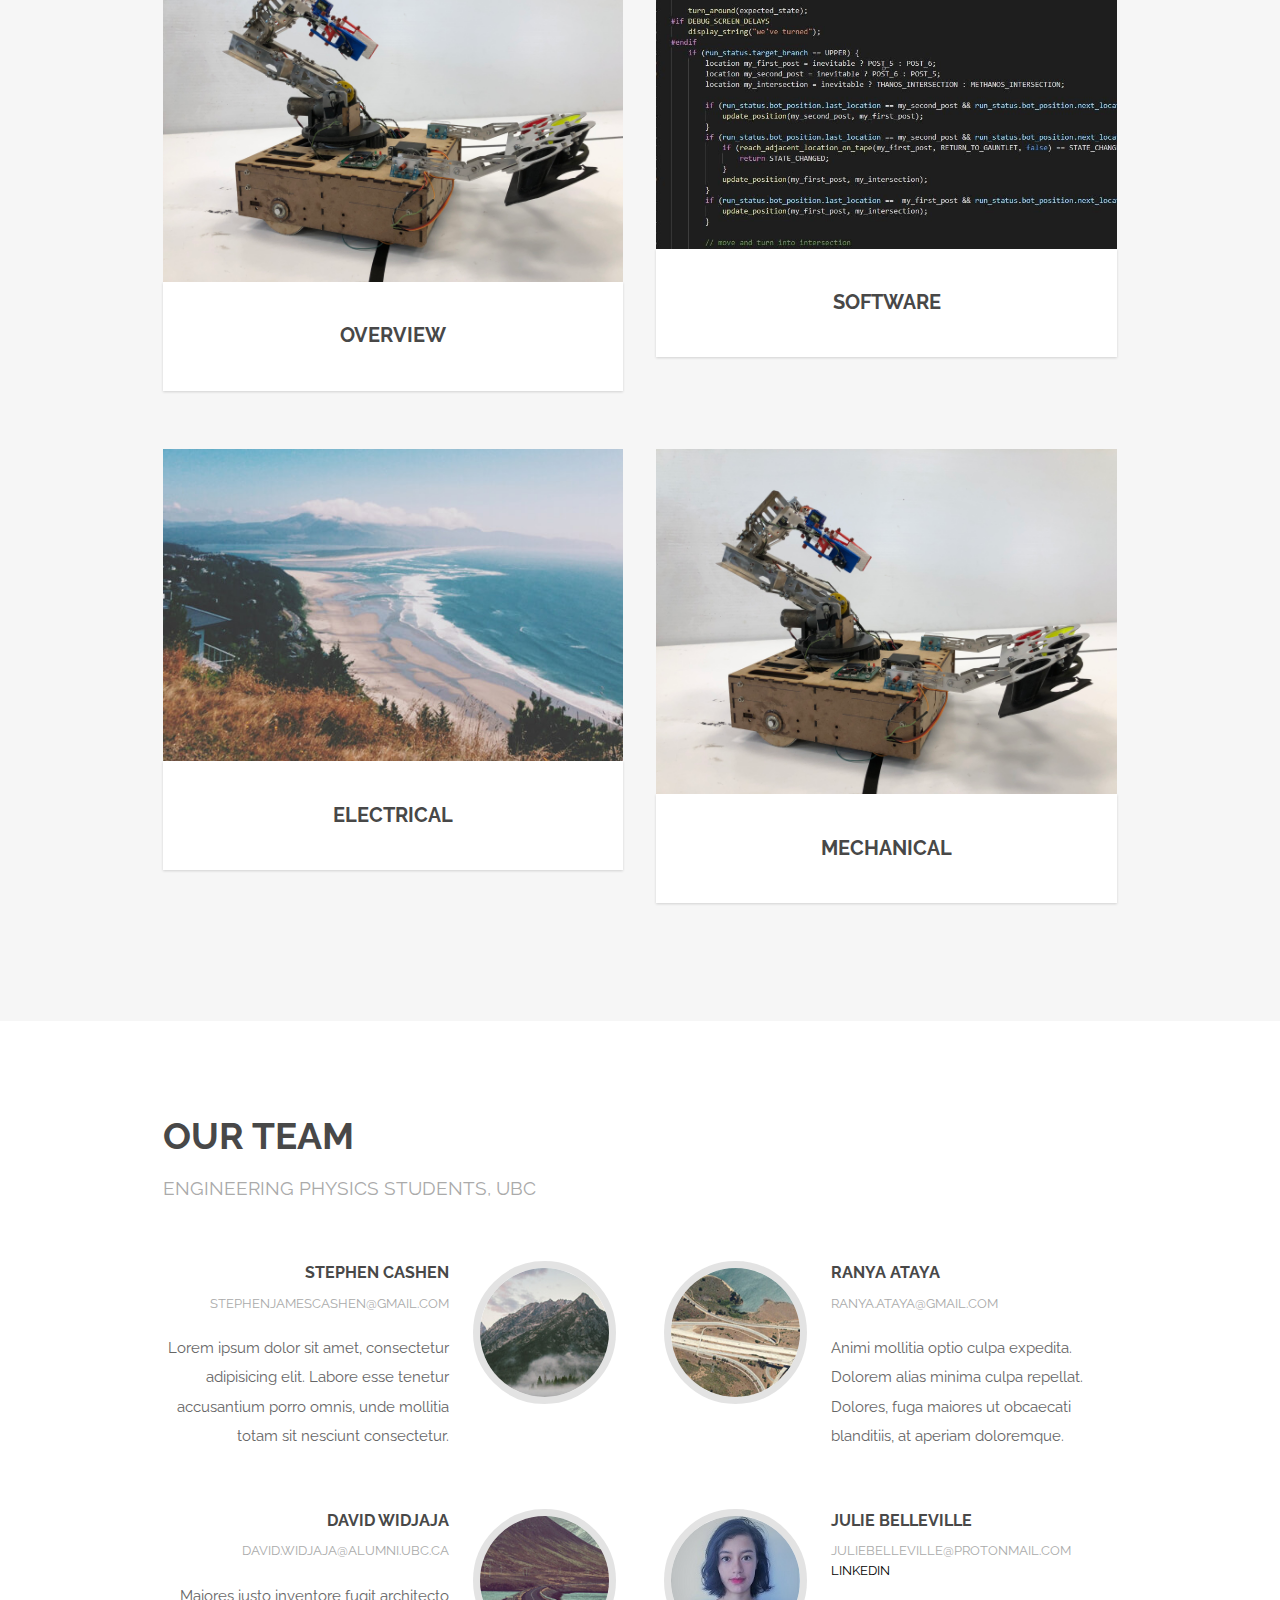
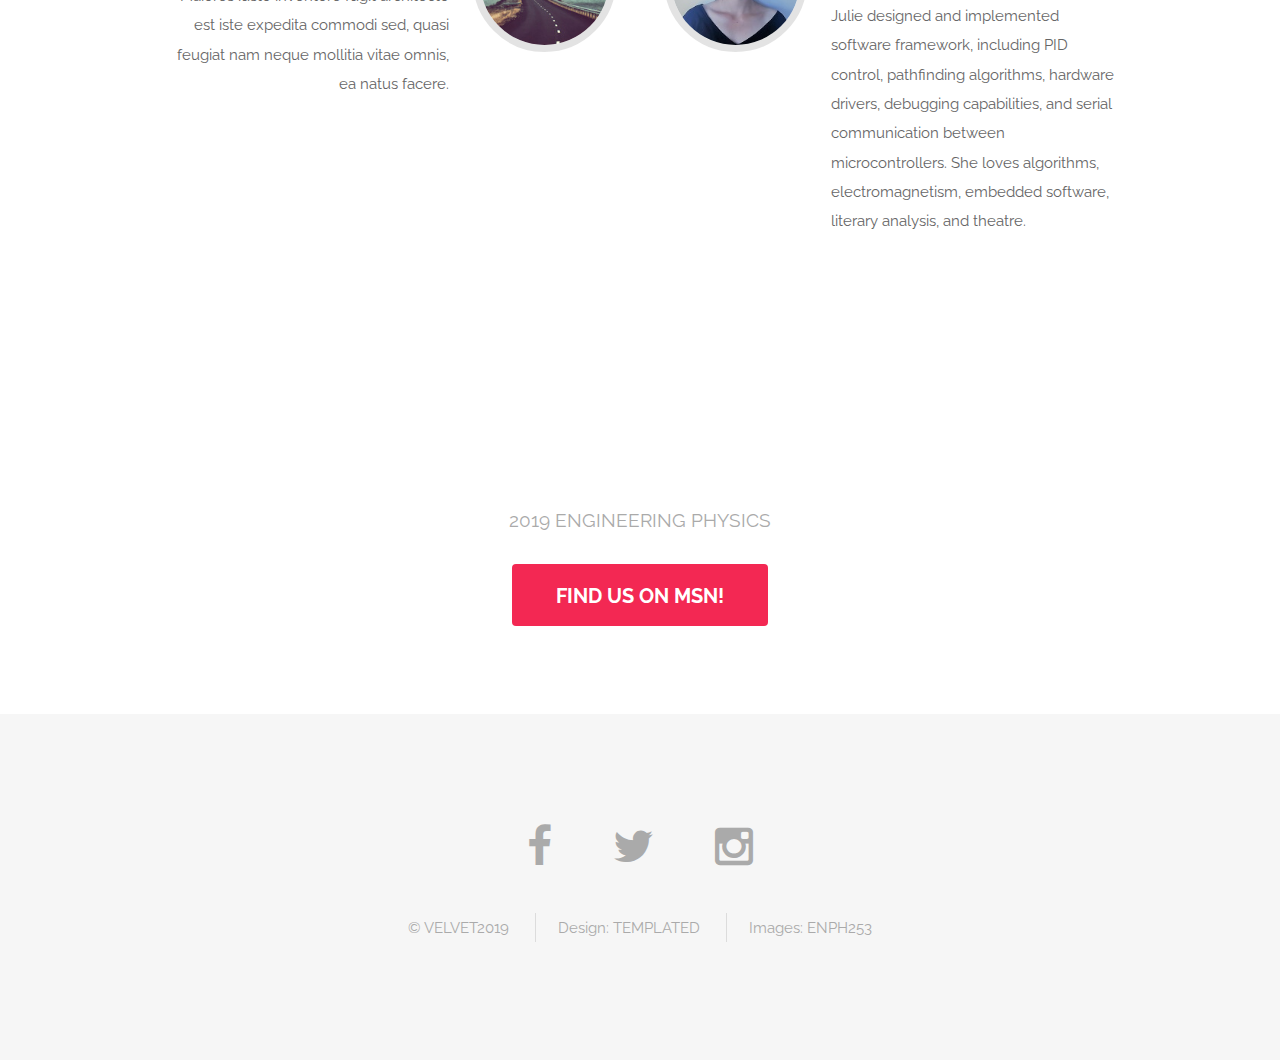
==== commit 342f2193: "fixed the links on all pages with new html file names" ====
--- a/index.html
+++ b/index.html
@@ -19,10 +19,10 @@
 				<nav id="nav">
 					<ul>
 						<li><a href="index.html">Home</a></li>
-						<li><a href="generic_overview.html">Design overview</a></li>
-						<li><a href="generic_software.html">Software</a></li>
-						<li><a href="generic_mechanical.html">Mechanical</a></li>
-						<li><a href="generic_electrical.html">Electrical</a></li>
+						<li><a href="design_overview.html">Design overview</a></li>
+						<li><a href="software.html">Software</a></li>
+						<li><a href="mechanical.html">Mechanical</a></li>
+						<li><a href="electrical.html">Electrical</a></li>
 					</ul>
 				</nav>
 			</header>
@@ -65,15 +65,15 @@
 						</header>
 						<div class="row 150%">
 							<div class="6u 12u$(xsmall)">
-								<a href="generic_overview.html">
+								<a href="design_overview.html">
 									<div class="image fit captioned">
-										<img src="images/pic02.jpg" alt="" />
+										<img src="images/Overall_Robot.jpg" alt="" />
 										<h3> Overview </h3>
 									</div>
 								</a>
 							</div>
 							<div class="6u 12u$(xsmall)">
-								<a href="generic_software.html">
+								<a href="software.html">
 									<div class="image fit captioned">
 										<img src="images/software_visual_updated_aspect_ratio.jpg" alt="" />
 										<h3> Software </h3>
@@ -83,18 +83,18 @@
 						</div>
 						<div class="row 150%">
 							<div class="6u 12u$(xsmall)">
-								<a href="generic_mechanical.html">
+								<a href="electrical.html">
 									<div class="image fit captioned">
 										<img src="images/pic02.jpg" alt="" />
-										<h3> Mechanical </h3>
+										<h3> Electrical </h3>
 									</div>
 								</a>
 							</div>
 							<div class="6u 12u$(xsmall)">
-								<a href="generic_electrical.html">
+								<a href="mechanical.html">
 									<div class="image fit captioned">
-										<img src="images/pic02.jpg" alt="" />
-										<h3> Electrical </h3>
+										<img src="images/Overall_Robot.jpg" alt="" />
+										<h3> Mechanical </h3>
 									</div>
 								</a>
 							</div>
